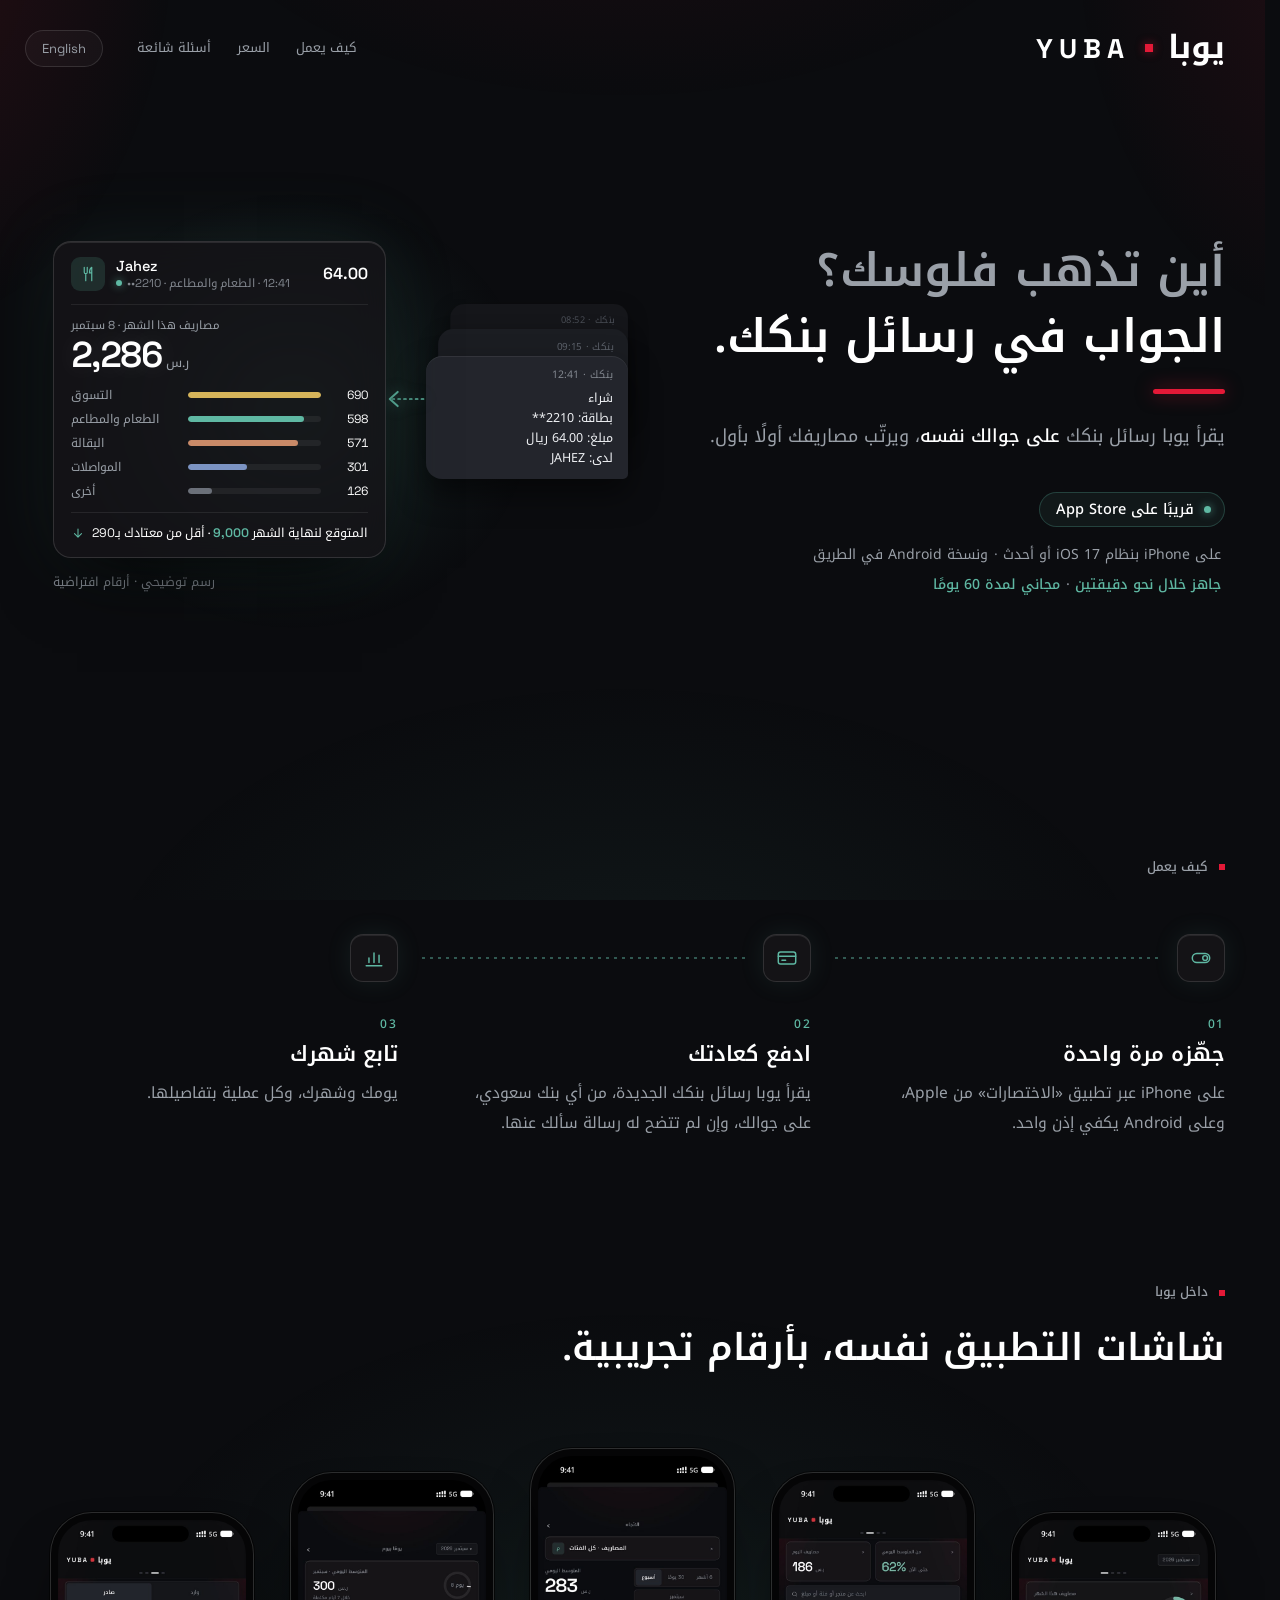
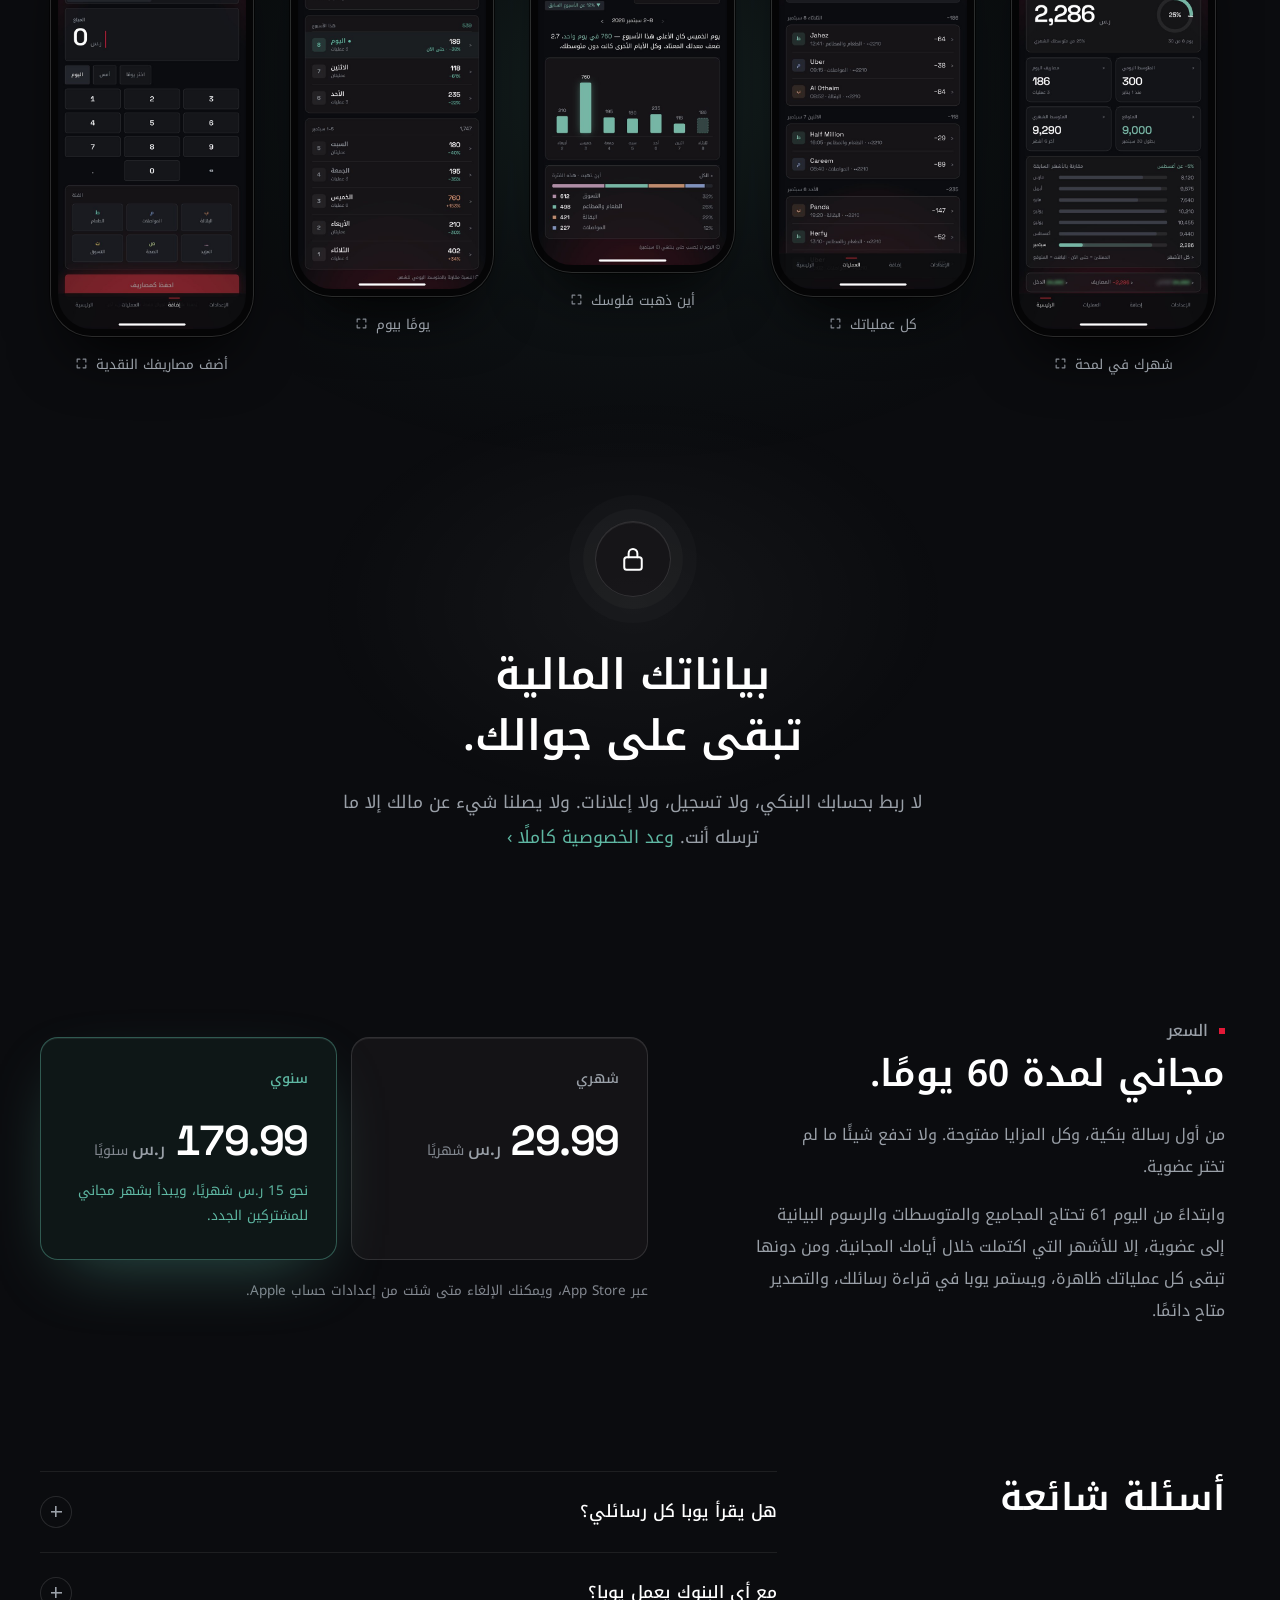
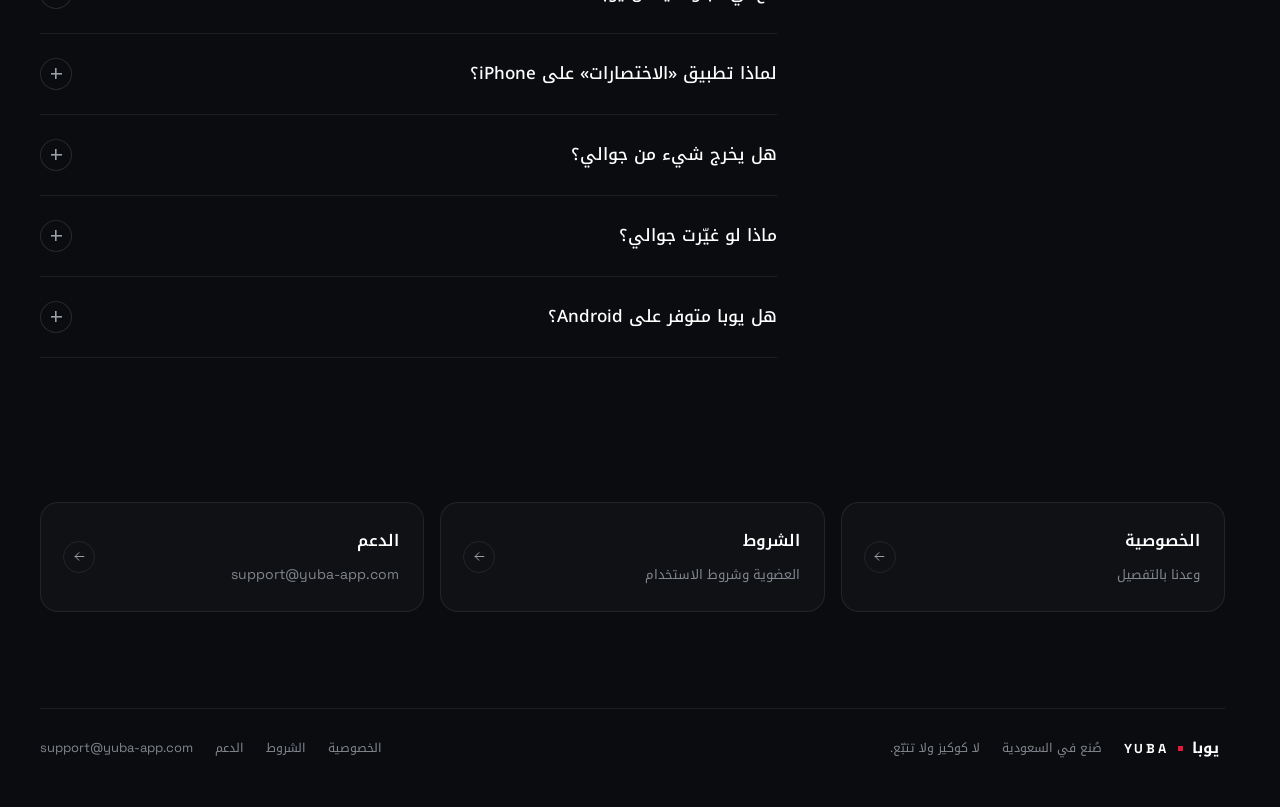
==== ar/index.html @ 55273c05 "Arabic gets its own addresses: /ar/, /ar/privacy/, /ar/terms/, /ar/support/ (Amr, 12 Oct 2026) - scr" ====
<!doctype html>
<html lang="ar" data-lang="ar" data-en-path="/" data-ar-path="/ar/" data-title-ar="يوبا · Yuba — أين تذهب فلوسك؟ الجواب في رسائل بنكك" data-title-en="Yuba · يوبا — your bank texts, added up">
<head>
<meta charset="utf-8">
<meta name="viewport" content="width=device-width,initial-scale=1">
<meta name="color-scheme" content="dark">
<title>يوبا · Yuba — أين تذهب فلوسك؟ الجواب في رسائل بنكك</title>
<script>
/* Language before the first paint (an Arabic visitor never sees English first), the Latin half of
   the Arabic face fetched early, html.js for the enhanced layout, html.scrolled for the header. The rest is /site.js.
   Every page has two addresses, data-en-path ("/privacy/") and data-ar-path ("/ar/privacy/"); both files hold both
   languages, so the address simply follows the language shown — no reload. An /ar/ address always opens in Arabic. */
(function (d) {
  var en = d.getAttribute('data-en-path'), ar = d.getAttribute('data-ar-path');
  var onAr = /^\/ar(\/|$)/.test(location.pathname);
  var s = null, q = null;
  try { s = localStorage.getItem('yuba-lang'); } catch (e) {}
  try { q = new URLSearchParams(location.search).get('lang'); } catch (e) {}
  if (q !== 'ar' && q !== 'en') q = null;
  if (q) s = q;
  else if (onAr) s = 'ar';
  else if (s !== 'ar' && s !== 'en') {
    // no choice saved yet: a phone set to Arabic opens the Arabic page
    try { if (/^ar(-|$)/i.test((navigator.languages && navigator.languages[0]) || navigator.language || '')) s = 'ar'; } catch (e) {}
  }
  if (q || onAr) { try { localStorage.setItem('yuba-lang', s); } catch (e) {} }
  var want = s === 'ar' ? ar : en;
  if (want && want !== location.pathname) { try { history.replaceState(null, '', want + location.hash); } catch (e) {} }
  else if (q) { try { history.replaceState(null, '', location.pathname + location.hash); } catch (e) {} }
  d.className = 'js';
  if (s === 'ar') {
    d.setAttribute('data-lang', 'ar'); d.lang = 'ar';
    var l = document.createElement('link');
    l.rel = 'preload'; l.as = 'font'; l.type = 'font/woff2'; l.crossOrigin = 'anonymous';
    l.href = '/fonts/noto-kufi-arabic-latin.woff2';
    document.head.appendChild(l);
  } else { d.removeAttribute('data-lang'); d.lang = 'en'; }
  var on = false, f = function () { var y = (window.scrollY || 0) > 8; if (y !== on) { on = y; d.classList.toggle('scrolled', y); } };
  f(); addEventListener('scroll', f, { passive: true });
})(document.documentElement);
</script>
<meta name="description" content="يقرأ يوبا رسائل بنكك على جوالك نفسه، ويُريك أين تذهب فلوسك. بياناتك المالية تبقى على جوالك.">
<link rel="canonical" href="https://yuba-app.com/ar/">
<link rel="alternate" hreflang="en" href="https://yuba-app.com/">
<link rel="alternate" hreflang="ar" href="https://yuba-app.com/ar/">
<link rel="alternate" hreflang="x-default" href="https://yuba-app.com/">
<meta property="og:type" content="website">
<meta property="og:locale" content="ar_SA">
<meta property="og:locale:alternate" content="en_US">
<meta property="og:site_name" content="Yuba · يوبا">
<meta property="og:url" content="https://yuba-app.com/ar/">
<meta property="og:title" content="يوبا · Yuba — أين تذهب فلوسك؟ الجواب في رسائل بنكك">
<meta property="og:description" content="يقرأ يوبا رسائل بنكك على جوالك نفسه، ويُريك أين تذهب فلوسك. بياناتك المالية تبقى على جوالك.">
<meta property="og:image" content="https://yuba-app.com/og/yuba-og.jpg">
<meta property="og:image:width" content="1200">
<meta property="og:image:height" content="630">
<meta property="og:image:alt" content="Yuba — your bank texts you all month, Yuba adds it up. أين تذهب فلوسك؟ الجواب في رسائل بنكك.">
<meta name="twitter:card" content="summary_large_image">
<link rel="icon" type="image/png" sizes="32x32" href="/icons/favicon-32.png">
<link rel="icon" type="image/png" sizes="192x192" href="/icons/icon-192.png">
<link rel="apple-touch-icon" href="/icons/apple-touch-icon.png">
<meta name="theme-color" content="#0b0c0f">
<link rel="preload" href="/fonts/space-grotesk-latin.woff2" as="font" type="font/woff2" crossorigin>
<link rel="stylesheet" href="/site.css">
<script src="/site.js" async></script>
<noscript><style>body [lang="ar"]{display:revert !important}.langbtn{display:none}</style></noscript>
<script type="application/ld+json">{"@context":"https://schema.org","@type":"WebSite","name":"Yuba","alternateName":"يوبا","url":"https://yuba-app.com/","inLanguage":["en","ar"]}</script>
</head>
<body class="p-home">
<a class="skip" href="#main"><span lang="en">Skip to content</span><span lang="ar">انتقل إلى المحتوى</span></a>
<header class="site">
  <div class="head-in">
    <a class="lockup" href="/ar/" aria-label="Yuba · يوبا, home" data-aria-en="Yuba · يوبا, home" data-aria-ar="يوبا · Yuba، الصفحة الرئيسية">
      <span class="latin">YUBA</span><span class="dot"></span><span class="arabic">يوبا</span>
    </a>
    <nav class="jump" aria-label="Sections" data-aria-en="Sections" data-aria-ar="أقسام الصفحة">
      <a href="#how"><span lang="en">How it works</span><span lang="ar">كيف يعمل</span></a>
      <a href="#price"><span lang="en">Price</span><span lang="ar">السعر</span></a>
      <a href="#faq"><span lang="en">Questions</span><span lang="ar">أسئلة شائعة</span></a>
    </nav>
    <button class="langbtn" type="button">
      <span lang="ar">العربية</span><span lang="en">English</span>
    </button>
    <button class="menubtn" type="button" aria-expanded="false" aria-controls="menu" aria-label="Menu" data-aria-en="Menu" data-aria-ar="القائمة"><i></i><i></i></button>
  </div>
  <div class="menu" id="menu">
    <nav class="menu-in" aria-label="Menu" data-aria-en="Menu" data-aria-ar="القائمة">
      <a href="#how"><span lang="en">How it works</span><span lang="ar">كيف يعمل</span></a>
      <a href="#price"><span lang="en">Price</span><span lang="ar">السعر</span></a>
      <a href="#faq"><span lang="en">Questions</span><span lang="ar">أسئلة شائعة</span></a>
      <span class="menu-pages">
        <a href="/ar/privacy/"><span lang="en">Privacy</span><span lang="ar">الخصوصية</span></a>
        <a href="/ar/terms/"><span lang="en">Terms</span><span lang="ar">الشروط</span></a>
        <a href="/ar/support/"><span lang="en">Support</span><span lang="ar">الدعم</span></a>
      </span>
    </nav>
  </div>
</header>
<div class="page wide">

  <main id="main">
    <!-- ══════════════════════════ English ══════════════════════════ -->
    <section class="home" lang="en">
      <div class="hero-grid">
      <div class="hero-text">
      <h1><span class="l">Your bank texts you all month.</span> <span class="l">Yuba adds it up.</span></h1>
      <i class="tick"></i>
      <p class="lede">Yuba reads the texts your bank already sends, <strong>right on your iPhone</strong>, and shows you where your money went.</p>
      <div class="get">
        <span class="soon"><i></i>Coming soon to the App Store</span>
        <div class="get-note">
          <ul class="specs"><li>iPhone, iOS 17 or later</li><li>Android to follow</li></ul>
          <ul class="specs perks"><li>Ready in around 2 minutes</li><li>Free for 60 days</li></ul>
        </div>
      </div>
      </div>
      <div class="hero-art">
      <figure class="stage" role="img" aria-label="Three bank texts become a line in your month and a monthly total by category">
        <div class="texts" aria-hidden="true">
          <p class="bubble b3"><span class="from">Your bank · 08:52</span>Purchase
Card: **2210
Amount: SAR 84.00
At: AL OTHAIM</p>
          <p class="bubble b2"><span class="from">Your bank · 09:15</span>Purchase
Card: **2210
Amount: SAR 38.00
At: UBER</p>
          <p class="bubble b1"><span class="from">Your bank · 12:41</span>Purchase
Card: **2210
Amount: SAR 64.00
At: JAHEZ</p>
        </div>
        <div class="flow" aria-hidden="true"><svg viewBox="0 0 48 32" fill="none"><path d="M3 16h37" stroke="#5fb8a3" stroke-width="2" stroke-linecap="round" stroke-dasharray="2.5 4.5"/><path d="M34 7.5l9.5 8.5-9.5 8.5" stroke="#5fb8a3" stroke-width="2.4" stroke-linecap="round" stroke-linejoin="round"/></svg></div>
        <div class="month" aria-hidden="true">
          <div class="newrow">
            <div class="ico"><svg viewBox="0 0 24 24" fill="none" stroke="currentColor" stroke-width="1.6" stroke-linecap="round" stroke-linejoin="round"><path d="M7 3v6.5a2 2 0 0 0 2 2 2 2 0 0 0 2-2V3M9 11.5V21M17 21V3c-2 1.3-3 4-3 7.5h3"/></svg></div>
            <div class="who"><div class="name">Jahez</div><div class="meta"><i class="live"></i>••2210 · Food &amp; Dining · 12:41</div></div>
            <div class="amt">64.00</div>
          </div>
          <div class="k">Spent this month · 8 Sep</div>
          <div class="fig">2,286<small>SAR</small></div>
          <div class="cats">
            <div class="cat"><span class="n">Shopping</span><span class="bar"><i style="width:100%;background:#d6b45a"></i></span><span class="v">690</span></div>
            <div class="cat"><span class="n">Food &amp; Dining</span><span class="bar"><i style="width:87%;background:#5fb8a3"></i></span><span class="v">598</span></div>
            <div class="cat"><span class="n">Groceries</span><span class="bar"><i style="width:83%;background:#c98a68"></i></span><span class="v">571</span></div>
            <div class="cat"><span class="n">Transportation</span><span class="bar"><i style="width:44%;background:#7b93c2"></i></span><span class="v">301</span></div>
            <div class="cat"><span class="n">Other</span><span class="bar"><i style="width:18%;background:#6b7079"></i></span><span class="v">126</span></div>
          </div>
          <div class="pace"><svg viewBox="0 0 24 24" fill="none" stroke="currentColor" stroke-width="1.8" stroke-linecap="round" stroke-linejoin="round"><path d="M12 5v14M6 13l6 6 6-6"/></svg><span>On pace for <b>9,000</b> · 290 under your usual month</span></div>
        </div>
      </figure>
      <p class="stage-note">Illustration · sample figures</p>
      </div>
      </div>

      <div class="band how" id="how">
        <div class="band-head"><h2 class="kicker">How it works</h2></div>
        <ol class="steps">
          <li><span class="chip" aria-hidden="true"><svg viewBox="0 0 24 24" fill="none" stroke="currentColor" stroke-width="1.6" stroke-linecap="round" stroke-linejoin="round"><rect x="2.5" y="7" width="19" height="10" rx="5"/><circle cx="16.5" cy="12" r="2.6"/></svg></span><span class="num">01</span><h3>Set up once</h3><p>On iPhone, in Apple’s Shortcuts app. On Android, one permission.</p></li>
          <li><span class="chip" aria-hidden="true"><svg viewBox="0 0 24 24" fill="none" stroke="currentColor" stroke-width="1.6" stroke-linecap="round" stroke-linejoin="round"><rect x="2.5" y="5.5" width="19" height="13" rx="2.5"/><path d="M2.5 10h19M6.5 14.5h4"/></svg></span><span class="num">02</span><h3>Pay as usual</h3><p>Yuba reads your new bank texts, from any Saudi bank, on your phone, and asks you if one is unclear.</p></li>
          <li><span class="chip" aria-hidden="true"><svg viewBox="0 0 24 24" fill="none" stroke="currentColor" stroke-width="1.6" stroke-linecap="round" stroke-linejoin="round"><path d="M3.5 20.5h17M6.5 17v-5M12 17V6.5M17.5 17v-8"/></svg></span><span class="num">03</span><h3>See your month</h3><p>Today, this month, and every transaction behind it.</p></li>
        </ol>
      </div>

      <div class="band gallery">
        <div class="band-head">
          <p class="kicker">Inside Yuba</p>
          <h2 class="band-title">The app’s own screens, with sample numbers.</h2>
          <div class="shot-nav">
            <button type="button" class="prev" aria-label="Previous screens"><svg viewBox="0 0 24 24" fill="none" stroke="currentColor" stroke-width="1.6" stroke-linecap="round" stroke-linejoin="round" aria-hidden="true"><path d="M15 5l-7 7 7 7"/></svg></button>
            <button type="button" class="next" aria-label="Next screens"><svg viewBox="0 0 24 24" fill="none" stroke="currentColor" stroke-width="1.6" stroke-linecap="round" stroke-linejoin="round" aria-hidden="true"><path d="M9 5l7 7-7 7"/></svg></button>
          </div>
        </div>
        <div class="shots" role="group" aria-label="App screens">
          <a class="shot" href="/shots/en/1-home.jpg"><figure><img src="/shots/en/1-home.jpg" width="600" height="1304" loading="lazy" alt="Yuba's Home: spent this month, your pace and the months before" decoding="async"><figcaption>Your month at a glance</figcaption></figure></a>
          <a class="shot" href="/shots/en/2-activity.jpg"><figure><img src="/shots/en/2-activity.jpg" width="600" height="1304" loading="lazy" alt="Activity: every transaction by day" decoding="async"><figcaption>Every transaction</figcaption></figure></a>
          <a class="shot" href="/shots/en/3-trend.jpg"><figure><img src="/shots/en/3-trend.jpg" width="600" height="1304" loading="lazy" alt="Trend: the week's spending and where it went" decoding="async"><figcaption>Where it went</figcaption></figure></a>
          <a class="shot" href="/shots/en/4-day-by-day.jpg"><figure><img src="/shots/en/4-day-by-day.jpg" width="600" height="1304" loading="lazy" alt="Day by day: each day against your average" decoding="async"><figcaption>Day by day</figcaption></figure></a>
          <a class="shot" href="/shots/en/5-add.jpg"><figure><img src="/shots/en/5-add.jpg" width="600" height="1304" loading="lazy" alt="Add: cash spending by hand" decoding="async"><figcaption>Add cash spending</figcaption></figure></a>
        </div>
      </div>

      <div class="band promise" id="privacy">
        <span class="lock" aria-hidden="true"><svg viewBox="0 0 24 24" fill="none" stroke="currentColor" stroke-width="1.6" stroke-linecap="round" stroke-linejoin="round"><rect x="5" y="10.5" width="14" height="10" rx="2"/><path d="M8.5 10.5V7.5a3.5 3.5 0 0 1 7 0v3"/></svg></span>
        <div><h2>Your spending stays on your phone.</h2><p>No bank login. No account. No ads. Nothing about your money reaches us unless you send it. <a href="/ar/privacy/">The full privacy promise ›</a></p></div>
      </div>

      <div class="band" id="price">
        <div class="price-grid">
          <div class="free">
            <p class="kicker">Price</p>
            <h2 class="band-title">Free for 60 days.</h2>
            <p>From your first bank text, with everything open. You pay nothing unless you choose a membership.</p>
            <p>From day 61, totals, averages and charts need a membership, except for the months that ended inside your free days. Without one, every transaction stays visible, Yuba keeps reading your texts, and export always works.</p>
          </div>
          <div class="plans">
            <div class="plan"><span class="plan-name">Monthly</span><span class="plan-price"><span class="cur">SAR</span> 29.99<small> / month</small></span></div>
            <div class="plan best"><span class="plan-name">Yearly</span><span class="plan-price"><span class="cur">SAR</span> 179.99<small> / year</small></span><span class="plan-sub">About SAR 15 a month. New members start with a free month.</span></div>
            <p class="plan-note">Through the App Store. Cancel any time in your Apple Account settings.</p>
          </div>
        </div>
      </div>

      <div class="band qa" id="faq">
        <h2 class="band-title">Questions</h2>
        <div class="faq">
          <details id="q-messages"><summary>Does Yuba read all my messages?</summary><p>No. On iPhone, Shortcuts hands Yuba only texts that contain SAR, SR or ريال. Yuba never sees the rest, and what it does get, it reads on your phone.</p></details>
          <details id="q-banks"><summary>Which banks does it work with?</summary><p>All Saudi banks. Yuba is made for the transaction texts Saudi banks send, in Arabic and English, and it keeps learning new wordings from the people who use it. When a text says money moved in a wording Yuba hasn’t learned yet, it asks you instead of guessing. Teach Yuba, in Settings, writes you an email with that wording, every digit a 9 and people’s names cut to initials, for you to send us.</p></details>
          <details id="q-shortcuts"><summary>Why the Shortcuts app on iPhone?</summary><p>Apple doesn’t let apps read your messages. Instead, Apple’s Shortcuts app, set up once, hands Yuba the bank texts that mention riyals as they arrive. It’s Apple’s own tool, and you stay in control: you can turn it off any time. It takes around 2 minutes.</p></details>
          <details id="q-online"><summary>Does anything leave my phone?</summary><p>Yuba sends nothing about your money. It has no server and no account. It goes online only to check for its own updates (a check that carries a random install number), and memberships run through Apple. Like every app, Yuba is included in your phone’s own backup, under your Apple Account. <a href="/ar/privacy/">Every detail is on the privacy page.</a></p></details>
          <details id="q-phones"><summary>What if I change phones?</summary><p>Your history lives on your phone and in your phone’s own backup, so a new iPhone restored from that backup should bring it along. You can also export every transaction as a spreadsheet at any time.</p></details>
          <details id="q-android"><summary>Is Yuba on Android?</summary><p>Coming soon. On Android there is no Shortcuts step: one permission does it.</p></details>
        </div>
      </div>
    </section>

    <!-- ══════════════════════════ Arabic ══════════════════════════ -->
    <section class="home" lang="ar" dir="rtl">
      <div class="hero-grid">
      <div class="hero-text">
      <h1><span class="l">أين تذهب فلوسك؟</span> <span class="l">الجواب في رسائل بنكك.</span></h1>
      <i class="tick"></i>
      <p class="lede">يقرأ يوبا رسائل بنكك <strong>على جوالك نفسه</strong>، ويرتّب مصاريفك أولًا بأول.</p>
      <div class="get">
        <span class="soon"><i></i>قريبًا على App Store</span>
        <div class="get-note">
          <ul class="specs"><li>على iPhone بنظام iOS 17 أو أحدث</li><li>ونسخة Android في الطريق</li></ul>
          <ul class="specs perks"><li>جاهز خلال نحو دقيقتين</li><li>مجاني لمدة 60 يومًا</li></ul>
        </div>
      </div>
      </div>
      <div class="hero-art">
      <figure class="stage" role="img" aria-label="ثلاث رسائل من البنك تصبح عملية في شهرك ومجموعًا لمصاريف الشهر حسب الفئة">
        <div class="texts" aria-hidden="true">
          <p class="bubble b3"><span class="from">بنكك · <bdi dir="ltr">08:52</bdi></span>شراء
بطاقة: <bdi dir="ltr">**2210</bdi>
مبلغ: 84.00 ريال
لدى: AL OTHAIM</p>
          <p class="bubble b2"><span class="from">بنكك · <bdi dir="ltr">09:15</bdi></span>شراء
بطاقة: <bdi dir="ltr">**2210</bdi>
مبلغ: 38.00 ريال
لدى: UBER</p>
          <p class="bubble b1"><span class="from">بنكك · <bdi dir="ltr">12:41</bdi></span>شراء
بطاقة: <bdi dir="ltr">**2210</bdi>
مبلغ: 64.00 ريال
لدى: JAHEZ</p>
        </div>
        <div class="flow" aria-hidden="true"><svg viewBox="0 0 48 32" fill="none"><path d="M3 16h37" stroke="#5fb8a3" stroke-width="2" stroke-linecap="round" stroke-dasharray="2.5 4.5"/><path d="M34 7.5l9.5 8.5-9.5 8.5" stroke="#5fb8a3" stroke-width="2.4" stroke-linecap="round" stroke-linejoin="round"/></svg></div>
        <div class="month" aria-hidden="true">
          <div class="newrow">
            <div class="ico"><svg viewBox="0 0 24 24" fill="none" stroke="currentColor" stroke-width="1.6" stroke-linecap="round" stroke-linejoin="round"><path d="M7 3v6.5a2 2 0 0 0 2 2 2 2 0 0 0 2-2V3M9 11.5V21M17 21V3c-2 1.3-3 4-3 7.5h3"/></svg></div>
            <div class="who"><div class="name">Jahez</div><div class="meta" dir="ltr"><i class="live"></i>••2210 · <bdi dir="rtl">الطعام والمطاعم</bdi> · 12:41</div></div>
            <div class="amt">64.00</div>
          </div>
          <div class="k" dir="rtl" style="text-align:left">مصاريف هذا الشهر · 8 سبتمبر</div>
          <div class="fig">2,286<small>ر.س</small></div>
          <div class="cats">
            <div class="cat"><span class="n">التسوق</span><span class="bar"><i style="width:100%;background:#d6b45a"></i></span><span class="v">690</span></div>
            <div class="cat"><span class="n">الطعام والمطاعم</span><span class="bar"><i style="width:87%;background:#5fb8a3"></i></span><span class="v">598</span></div>
            <div class="cat"><span class="n">البقالة</span><span class="bar"><i style="width:83%;background:#c98a68"></i></span><span class="v">571</span></div>
            <div class="cat"><span class="n">المواصلات</span><span class="bar"><i style="width:44%;background:#7b93c2"></i></span><span class="v">301</span></div>
            <div class="cat"><span class="n">أخرى</span><span class="bar"><i style="width:18%;background:#6b7079"></i></span><span class="v">126</span></div>
          </div>
          <div class="pace"><svg viewBox="0 0 24 24" fill="none" stroke="currentColor" stroke-width="1.8" stroke-linecap="round" stroke-linejoin="round"><path d="M12 5v14M6 13l6 6 6-6"/></svg><span dir="rtl">المتوقع لنهاية الشهر <b>9,000</b> · أقل من معتادك بـ290</span></div>
        </div>
      </figure>
      <p class="stage-note">رسم توضيحي · أرقام افتراضية</p>
      </div>
      </div>

      <div class="band how" id="how-ar">
        <div class="band-head"><h2 class="kicker">كيف يعمل</h2></div>
        <ol class="steps">
          <li><span class="chip" aria-hidden="true"><svg viewBox="0 0 24 24" fill="none" stroke="currentColor" stroke-width="1.6" stroke-linecap="round" stroke-linejoin="round"><rect x="2.5" y="7" width="19" height="10" rx="5"/><circle cx="16.5" cy="12" r="2.6"/></svg></span><span class="num">01</span><h3>جهّزه مرة واحدة</h3><p>على iPhone عبر تطبيق «الاختصارات» من Apple، وعلى Android يكفي إذن واحد.</p></li>
          <li><span class="chip" aria-hidden="true"><svg viewBox="0 0 24 24" fill="none" stroke="currentColor" stroke-width="1.6" stroke-linecap="round" stroke-linejoin="round"><rect x="2.5" y="5.5" width="19" height="13" rx="2.5"/><path d="M2.5 10h19M6.5 14.5h4"/></svg></span><span class="num">02</span><h3>ادفع كعادتك</h3><p>يقرأ يوبا رسائل بنكك الجديدة، من أي بنك سعودي، على جوالك، وإن لم تتضح له رسالة سألك عنها.</p></li>
          <li><span class="chip" aria-hidden="true"><svg viewBox="0 0 24 24" fill="none" stroke="currentColor" stroke-width="1.6" stroke-linecap="round" stroke-linejoin="round"><path d="M3.5 20.5h17M6.5 17v-5M12 17V6.5M17.5 17v-8"/></svg></span><span class="num">03</span><h3>تابع شهرك</h3><p>يومك وشهرك، وكل عملية بتفاصيلها.</p></li>
        </ol>
      </div>

      <div class="band gallery">
        <div class="band-head">
          <p class="kicker">داخل يوبا</p>
          <h2 class="band-title">شاشات التطبيق نفسه، بأرقام تجريبية.</h2>
          <div class="shot-nav">
            <button type="button" class="prev" aria-label="الشاشات السابقة"><svg viewBox="0 0 24 24" fill="none" stroke="currentColor" stroke-width="1.6" stroke-linecap="round" stroke-linejoin="round" aria-hidden="true"><path d="M15 5l-7 7 7 7"/></svg></button>
            <button type="button" class="next" aria-label="الشاشات التالية"><svg viewBox="0 0 24 24" fill="none" stroke="currentColor" stroke-width="1.6" stroke-linecap="round" stroke-linejoin="round" aria-hidden="true"><path d="M9 5l7 7-7 7"/></svg></button>
          </div>
        </div>
        <div class="shots" role="group" aria-label="شاشات التطبيق">
          <a class="shot" href="/shots/ar/1-home.jpg"><figure><img src="/shots/ar/1-home.jpg" width="600" height="1304" loading="lazy" alt="الرئيسية في يوبا: مصاريف هذا الشهر ووتيرتك والأشهر السابقة" decoding="async"><figcaption>شهرك في لمحة</figcaption></figure></a>
          <a class="shot" href="/shots/ar/2-activity.jpg"><figure><img src="/shots/ar/2-activity.jpg" width="600" height="1304" loading="lazy" alt="العمليات: كل عملية حسب اليوم" decoding="async"><figcaption>كل عملياتك</figcaption></figure></a>
          <a class="shot" href="/shots/ar/3-trend.jpg"><figure><img src="/shots/ar/3-trend.jpg" width="600" height="1304" loading="lazy" alt="الاتجاه: مصاريف الأسبوع وأين ذهبت" decoding="async"><figcaption>أين ذهبت فلوسك</figcaption></figure></a>
          <a class="shot" href="/shots/ar/4-day-by-day.jpg"><figure><img src="/shots/ar/4-day-by-day.jpg" width="600" height="1304" loading="lazy" alt="يومًا بيوم: كل يوم مقارنة بمتوسطك" decoding="async"><figcaption>يومًا بيوم</figcaption></figure></a>
          <a class="shot" href="/shots/ar/5-add.jpg"><figure><img src="/shots/ar/5-add.jpg" width="600" height="1304" loading="lazy" alt="إضافة: مصاريفك النقدية تسجّلها بنفسك" decoding="async"><figcaption>أضف مصاريفك النقدية</figcaption></figure></a>
        </div>
      </div>

      <div class="band promise" id="privacy-ar">
        <span class="lock" aria-hidden="true"><svg viewBox="0 0 24 24" fill="none" stroke="currentColor" stroke-width="1.6" stroke-linecap="round" stroke-linejoin="round"><rect x="5" y="10.5" width="14" height="10" rx="2"/><path d="M8.5 10.5V7.5a3.5 3.5 0 0 1 7 0v3"/></svg></span>
        <div><h2>بياناتك المالية تبقى على جوالك.</h2><p>لا ربط بحسابك البنكي، ولا تسجيل، ولا إعلانات. ولا يصلنا شيء عن مالك إلا ما ترسله أنت. <a href="/ar/privacy/">وعد الخصوصية كاملًا ›</a></p></div>
      </div>

      <div class="band" id="price-ar">
        <div class="price-grid">
          <div class="free">
            <p class="kicker">السعر</p>
            <h2 class="band-title">مجاني لمدة 60 يومًا.</h2>
            <p>من أول رسالة بنكية، وكل المزايا مفتوحة. ولا تدفع شيئًا ما لم تختر عضوية.</p>
            <p>وابتداءً من اليوم 61 تحتاج المجاميع والمتوسطات والرسوم البيانية إلى عضوية، إلا للأشهر التي اكتملت خلال أيامك المجانية. ومن دونها تبقى كل عملياتك ظاهرة، ويستمر يوبا في قراءة رسائلك، والتصدير متاح دائمًا.</p>
          </div>
          <div class="plans">
            <div class="plan"><span class="plan-name">شهري</span><span class="plan-price">29.99 <span class="cur">ر.س</span><small> شهريًا</small></span></div>
            <div class="plan best"><span class="plan-name">سنوي</span><span class="plan-price">179.99 <span class="cur">ر.س</span><small> سنويًا</small></span><span class="plan-sub">نحو 15 ر.س شهريًا، ويبدأ بشهر مجاني للمشتركين الجدد.</span></div>
            <p class="plan-note">عبر App Store، ويمكنك الإلغاء متى شئت من إعدادات حساب Apple.</p>
          </div>
        </div>
      </div>

      <div class="band qa" id="faq-ar">
        <h2 class="band-title">أسئلة شائعة</h2>
        <div class="faq">
          <details id="q-messages-ar"><summary>هل يقرأ يوبا كل رسائلي؟</summary><p>لا. على iPhone لا تمرّر «الاختصارات» إلى يوبا إلا الرسائل التي فيها SAR أو SR أو «ريال». بقية رسائلك لا يراها يوبا، وما يصله يقرؤه على جوالك نفسه.</p></details>
          <details id="q-banks-ar"><summary>مع أي البنوك يعمل يوبا؟</summary><p>مع كل البنوك السعودية. يوبا مصمَّم لرسائل العمليات التي ترسلها البنوك السعودية، بالعربية والإنجليزية، ويتعلّم الصياغات الجديدة باستمرار من مستخدميه. وإذا قالت رسالة إن مالًا تحرّك بصياغة لم يتعلّمها بعد، يسألك بدل أن يخمّن. و«علِّم يوبا» في الإعدادات يكتب لك رسالة بريد بتلك الصياغة، بعد أن يصير كل رقم فيها 9 وتُختصر أسماء الأشخاص إلى أحرفها الأولى، لترسلها إلينا بنفسك.</p></details>
          <details id="q-shortcuts-ar"><summary>لماذا تطبيق «الاختصارات» على iPhone؟</summary><p>لأن Apple لا تسمح للتطبيقات بقراءة رسائلك. تُعدّ «الاختصارات» مرة واحدة، فتسلّم يوبا رسائل البنك التي تذكر الريال حين تصل. هي أداة من Apple نفسها، والأمر بيدك: توقفها متى شئت. والإعداد يستغرق نحو دقيقتين.</p></details>
          <details id="q-online-ar"><summary>هل يخرج شيء من جوالي؟</summary><p>يوبا لا يرسل شيئًا عن مالك، فلا خادم له ولا حساب. ولا يتصل بالإنترنت إلا ليتحقق من تحديثاته، ويحمل هذا التحقق رقم تثبيت عشوائيًا، أما العضوية فتمرّ عبر Apple. وككل تطبيق، يُحفظ يوبا ضمن النسخة الاحتياطية لجوالك تحت حساب Apple الخاص بك. <a href="/ar/privacy/">التفاصيل كلها في صفحة الخصوصية.</a></p></details>
          <details id="q-phones-ar"><summary>ماذا لو غيّرت جوالي؟</summary><p>سجلّك محفوظ على جوالك وفي نسخته الاحتياطية، فإذا استعدت جوالك الجديد من تلك النسخة فمن المفترض أن يعود معه. ويمكنك أيضًا في أي وقت تصدير كل عملياتك إلى جدول بيانات.</p></details>
          <details id="q-android-ar"><summary>هل يوبا متوفر على Android؟</summary><p>قريبًا. وعلى Android لا حاجة إلى تطبيق «الاختصارات»: يكفي إذن واحد.</p></details>
        </div>
      </div>
    </section>

    <nav class="doors">
      <a class="door" href="/ar/privacy/">
        <span class="t"><span lang="en">Privacy</span><span lang="ar">الخصوصية</span></span>
        <span class="sub"><span lang="en">The promise, precisely</span><span lang="ar">وعدنا بالتفصيل</span></span>
        <span class="mark" aria-hidden="true"><svg viewBox="0 0 24 24" fill="none" stroke="currentColor" stroke-width="1.6" stroke-linecap="round" stroke-linejoin="round"><path d="M5 12h14M13 6l6 6-6 6"/></svg></span>
      </a>
      <a class="door" href="/ar/terms/">
        <span class="t"><span lang="en">Terms</span><span lang="ar">الشروط</span></span>
        <span class="sub"><span lang="en">Membership and the rules</span><span lang="ar">العضوية وشروط الاستخدام</span></span>
        <span class="mark" aria-hidden="true"><svg viewBox="0 0 24 24" fill="none" stroke="currentColor" stroke-width="1.6" stroke-linecap="round" stroke-linejoin="round"><path d="M5 12h14M13 6l6 6-6 6"/></svg></span>
      </a>
      <a class="door" href="/ar/support/">
        <span class="t"><span lang="en">Support</span><span lang="ar">الدعم</span></span>
        <span class="sub">support@yuba-app.com</span>
        <span class="mark" aria-hidden="true"><svg viewBox="0 0 24 24" fill="none" stroke="currentColor" stroke-width="1.6" stroke-linecap="round" stroke-linejoin="round"><path d="M5 12h14M13 6l6 6-6 6"/></svg></span>
      </a>
    </nav>
  </main>

  <footer class="site">
    <a class="lockup small" href="/ar/"><span class="latin">YUBA</span><span class="dot"></span><span class="arabic">يوبا</span></a>
    <span><span lang="en">Built in Saudi Arabia</span><span lang="ar">صُنع في السعودية</span></span>
    <span class="quiet"><span lang="en">No cookies, no trackers.</span><span lang="ar">لا كوكيز ولا تتبّع.</span></span>
    <span class="spacer"></span>
    <a href="/ar/privacy/"><span lang="en">Privacy</span><span lang="ar">الخصوصية</span></a>
    <a href="/ar/terms/"><span lang="en">Terms</span><span lang="ar">الشروط</span></a>
    <a href="/ar/support/"><span lang="en">Support</span><span lang="ar">الدعم</span></a>
    <a href="mailto:support@yuba-app.com">support@yuba-app.com</a>
  </footer>

</div>
</body>
</html>
---- site.css ----
/* yuba-app.com — the app's own skin, translated to the web.
   Tokens from the app (src/theme/tokens.ts): page #0b0c0f · surfaces #141519/#191b20/#23252c
   · glass rgba(26,24,27,.68) with a .12 white border · ink #fff/#9aa0a8 (ink3 lifted to #82878f
   for WCAG AA on the web) · red #e31937 = brand accent only (logo dot, tick, kicker square,
   active marks) · teal #5fb8a3 = money data and live states.
   Latin: Space Grotesk. Arabic: Noto Kufi Arabic (all-Kufi, the founder's law).
   Visual pass, 12 Oct 2026: Obsidian ground + the app's fixed neon field, one type scale,
   device-framed screens, section rhythm, quiet motion that never hides content.
   Interaction pass, 12 Oct 2026: a fixed header that condenses on scroll (menu on a phone,
   contents on the policies), one focus ring, finger-sized targets, the screens open larger.
   Content pass, 12 Oct 2026: the hero names the two reasons to try it (2 minutes, 60 free days),
   the 404 speaks both languages, nothing breaks between 980 and 1240 or without JavaScript.
   Behaviour lives in /site.js; the language is chosen in each page's <head> before first paint. */

/* Fonts live on this site (12 Oct 2026): no request leaves for Google, so the footer can say no trackers. */
@font-face { font-family: 'Noto Kufi Arabic'; font-style: normal; font-weight: 300 700; font-display: swap; src: url(/fonts/noto-kufi-arabic-arabic.woff2) format('woff2'); unicode-range: U+0600-06FF, U+0750-077F, U+0870-0891, U+0897-08E1, U+08E3-08FF, U+200C-200E, U+2010-2011, U+204F, U+2E41, U+FB50-FDFF, U+FE70-FE74, U+FE76-FEFC, U+102E0-102FB, U+10E60-10E7E, U+10EC2-10EC7, U+10EC9-10EEE, U+10EF0-10EFF, U+1EE00-1EE03, U+1EE05-1EE1F, U+1EE21-1EE22, U+1EE24, U+1EE27, U+1EE29-1EE32, U+1EE34-1EE37, U+1EE39, U+1EE3B, U+1EE42, U+1EE47, U+1EE49, U+1EE4B, U+1EE4D-1EE4F, U+1EE51-1EE52, U+1EE54, U+1EE57, U+1EE59, U+1EE5B, U+1EE5D, U+1EE5F, U+1EE61-1EE62, U+1EE64, U+1EE67-1EE6A, U+1EE6C-1EE72, U+1EE74-1EE77, U+1EE79-1EE7C, U+1EE7E, U+1EE80-1EE89, U+1EE8B-1EE9B, U+1EEA1-1EEA3, U+1EEA5-1EEA9, U+1EEAB-1EEBB, U+1EEF0-1EEF1; }
@font-face { font-family: 'Noto Kufi Arabic'; font-style: normal; font-weight: 300 700; font-display: swap; src: url(/fonts/noto-kufi-arabic-latin-ext.woff2) format('woff2'); unicode-range: U+0100-02BA, U+02BD-02C5, U+02C7-02CC, U+02CE-02D7, U+02DD-02FF, U+0304, U+0308, U+0329, U+1D00-1DBF, U+1E00-1E9F, U+1EF2-1EFF, U+2020, U+20A0-20AB, U+20AD-20C4, U+2113, U+2C60-2C7F, U+A720-A7FF; }
@font-face { font-family: 'Noto Kufi Arabic'; font-style: normal; font-weight: 300 700; font-display: swap; src: url(/fonts/noto-kufi-arabic-latin.woff2) format('woff2'); unicode-range: U+0000-00FF, U+0131, U+0152-0153, U+02BB-02BC, U+02C6, U+02DA, U+02DC, U+0304, U+0308, U+0329, U+2000-206F, U+20AC, U+2122, U+2191, U+2193, U+2212, U+2215, U+FEFF, U+FFFD; }
@font-face { font-family: 'Space Grotesk'; font-style: normal; font-weight: 300 700; font-display: swap; src: url(/fonts/space-grotesk-latin-ext.woff2) format('woff2'); unicode-range: U+0100-02BA, U+02BD-02C5, U+02C7-02CC, U+02CE-02D7, U+02DD-02FF, U+0304, U+0308, U+0329, U+1D00-1DBF, U+1E00-1E9F, U+1EF2-1EFF, U+2020, U+20A0-20AB, U+20AD-20C4, U+2113, U+2C60-2C7F, U+A720-A7FF; }
@font-face { font-family: 'Space Grotesk'; font-style: normal; font-weight: 300 700; font-display: swap; src: url(/fonts/space-grotesk-latin.woff2) format('woff2'); unicode-range: U+0000-00FF, U+0131, U+0152-0153, U+02BB-02BC, U+02C6, U+02DA, U+02DC, U+0304, U+0308, U+0329, U+2000-206F, U+20AC, U+2122, U+2191, U+2193, U+2212, U+2215, U+FEFF, U+FFFD; }

:root {
  --page: #0b0c0f;
  --surface: #141519;
  --surface2: #191b20;
  --surface3: #23252c;
  --glass: rgba(26, 24, 27, 0.68);
  --border: rgba(255, 255, 255, 0.12);
  --hairline: rgba(255, 255, 255, 0.08);
  --hairline-soft: rgba(255, 255, 255, 0.05);
  --ink: #ffffff;
  --ink2: #9aa0a8;
  /* The app's ink3 fails WCAG AA for small text on the web; lifted to the nearest passing grey. */
  --ink3: #82878f;
  --red: #e31937;
  --teal: #5fb8a3;
  --latin: "Space Grotesk", "Segoe UI", system-ui, sans-serif;
  --kufi: "Noto Kufi Arabic", "Space Grotesk", system-ui, sans-serif;
  --gutter: 20px;
  --section: 88px;
  --ease: cubic-bezier(0.2, 0.7, 0.2, 1);
  /* header height at the top of the page, and once you scroll (condensed) */
  --head: 70px;
  --head-c: 58px;
}
@media (min-width: 561px) { :root { --gutter: 32px; --section: 112px; --head: 80px; --head-c: 62px; } }
@media (min-width: 980px) { :root { --gutter: 40px; --section: 144px; --head: 96px; --head-c: 70px; } }

* { margin: 0; padding: 0; box-sizing: border-box; }

html { background: var(--page); color-scheme: dark; scroll-behavior: smooth; scrollbar-gutter: stable; }
@media (prefers-reduced-motion: reduce) { html { scroll-behavior: auto; } }
/* the header is fixed once the script runs: jumps and keyboard focus stop below it */
html.js { scroll-padding-top: calc(var(--head-c) + 18px); }
html.lb-open { overflow: hidden; }

body {
  background: transparent; /* the page colour lives on <html> so the field below can sit between them */
  color: var(--ink2);
  font-family: var(--latin);
  font-size: 16px;
  line-height: 1.7;
  min-height: 100vh;
  -webkit-font-smoothing: antialiased;
  text-rendering: optimizeLegibility;
}

/* The fixed neon field — the app's own (NeonField, "home" geometry): two tall red washes in
   the top corners, a quiet veil over the masthead, a teal anchor at the bottom. Fixed, so it
   stays put behind the page as it scrolls, exactly as it does behind every screen in Yuba. */
body::before {
  content: ""; position: fixed; inset: 0; z-index: -1; pointer-events: none;
  background:
    radial-gradient(30vw 64vh at -6% -8%, rgba(227, 25, 55, 0.13), transparent 70%),
    radial-gradient(30vw 64vh at 106% -8%, rgba(227, 25, 55, 0.10), transparent 70%),
    radial-gradient(52vw 42vh at 50% -18%, rgba(227, 25, 55, 0.07), transparent 70%),
    radial-gradient(60vw 52vh at 50% 112%, rgba(95, 184, 163, 0.075), transparent 70%);
}

/* ── language switch ─────────────────────────────────────────────
   Both languages live in the DOM; html[data-lang] decides which
   shows. No JS = English shows (the safe default). The toggle button
   is the one exception: it always names the OTHER language. */
/* body-scoped: the script also stamps <html lang="ar">, and an unscoped rule hid the
   whole page in Arabic (live from 1 Sep to 12 Oct 2026). */
body [lang="ar"] { display: none !important; }
html[data-lang="ar"] [lang="en"] { display: none !important; }
html[data-lang="ar"] section[lang="ar"],
html[data-lang="ar"] article[lang="ar"],
html[data-lang="ar"] div[lang="ar"] { display: block !important; }
html[data-lang="ar"] span[lang="ar"],
html[data-lang="ar"] a[lang="ar"] { display: inline !important; }
/* the larger view of a screen carries the page language (font, direction, screen readers) */
html[data-lang="ar"] dialog[lang="ar"][open] { display: grid !important; }
html[data-lang="ar"] body { direction: rtl; }

/* Without JavaScript the noscript rule shows both languages: keep each pair apart
   ("Privacy الخصوصية", not "Privacyالخصوصية"), and the 404's two messages too. */
html:not(.js) span[lang="en"]:has(+ span[lang="ar"]) { margin-right: 0.6em; }
html:not(.js) .lost div[lang="ar"] { margin-top: 44px; }

.langbtn [lang="en"] { display: none !important; }
html:not([data-lang="ar"]) .langbtn [lang="ar"] { display: inline !important; }
html[data-lang="ar"] .langbtn [lang="en"] { display: inline !important; }
html[data-lang="ar"] .langbtn [lang="ar"] { display: none !important; }

body [lang="ar"] {
  font-family: var(--kufi);
  direction: rtl;
  text-align: right;
  /* Kufi sits ~1pt below the Latin beside it (the founder's rule). */
  font-size: 0.94em;
  line-height: 2.05;
}

/* ── chrome ── */
.page { max-width: calc(1240px + 2 * var(--gutter)); margin: 0 auto; padding: 0 var(--gutter) 36px; }

/* The header stays within reach: fixed once the script runs (without it, it simply sits at the
   top), clear over the first screen, then a condensed glass bar as soon as you scroll. */
header.site { position: relative; z-index: 50; }
.head-in {
  display: flex; align-items: center; gap: 10px; height: var(--head);
  max-width: calc(1240px + 2 * var(--gutter)); margin: 0 auto; padding: 0 var(--gutter);
}
.js header.site { position: fixed; top: 0; left: 0; right: 0; }
.js .page { padding-top: var(--head); }
header.site::before {
  content: ""; position: absolute; inset: 0; z-index: -1; pointer-events: none;
  background: rgba(11, 12, 15, 0.88); border-bottom: 1px solid var(--hairline);
  -webkit-backdrop-filter: blur(18px) saturate(1.3); backdrop-filter: blur(18px) saturate(1.3);
  opacity: 0;
}
.scrolled header.site::before, .menu-open header.site::before { opacity: 1; }
.js.scrolled .head-in { height: var(--head-c); }
@media (prefers-reduced-motion: no-preference) {
  .js .head-in { transition: height 0.25s var(--ease); }
  header.site::before { transition: opacity 0.25s; }
}

.lockup { display: flex; align-items: center; gap: 12px; min-height: 44px; text-decoration: none; direction: ltr; }
/* the wordmark is always left-to-right, so its push-away margin is set by the page side, not its own */
.head-in .lockup { margin-right: auto; }
html[data-lang="ar"] .head-in .lockup { margin-right: 0; margin-left: auto; }
.lockup:hover { text-decoration: none; }
.lockup .latin {
  font-family: var(--latin); font-weight: 700; font-size: 19px;
  letter-spacing: 0.22em; color: var(--ink); line-height: 1;
}
.lockup .dot { width: 6px; height: 6px; background: var(--red); flex: none; box-shadow: 0 0 10px rgba(227, 25, 55, 0.55); }
.lockup .arabic {
  /* The wordmark exception: Kufi steps UP ~1.2× so the two marks read equal. */
  font-family: var(--kufi); font-weight: 700; font-size: 22px;
  color: var(--ink); line-height: 1;
}

/* the section links: in the bar from a tablet up, in the menu on a phone */
.jump { display: none; gap: 6px; margin-inline-end: 14px; }
@media (min-width: 680px) { .jump { display: flex; } }
.jump a {
  display: flex; align-items: center; min-height: 44px; padding: 0 10px; border-radius: 10px;
  color: var(--ink2); font-size: 14px; text-decoration: none; transition: color 0.2s;
}
.jump a:hover { color: var(--ink); text-decoration: none; }
html[data-lang="ar"] .jump a { font-family: var(--kufi); font-size: 14px; }

.langbtn {
  position: relative; flex: none;
  appearance: none; background: rgba(255, 255, 255, 0.03); border: 1px solid var(--border);
  border-radius: 999px; padding: 11px 16px; cursor: pointer;
  color: var(--ink2); font-size: 13px; line-height: 1;
  transition: color 0.2s, background-color 0.2s, border-color 0.2s;
}
/* a finger-sized target around the slim pill */
.langbtn::after { content: ""; position: absolute; inset: -5px -4px; }
.langbtn:hover { color: var(--ink); background: rgba(255, 255, 255, 0.07); border-color: rgba(255, 255, 255, 0.2); }
.langbtn:active, .menubtn:active { background: rgba(255, 255, 255, 0.1); }

/* the phone's menu button (home) and contents button (privacy, terms, support) */
.menubtn { display: none; }
.js .menubtn {
  display: grid; place-items: center; flex: none; width: 44px; height: 44px; padding: 0;
  appearance: none; border-radius: 50%; border: 1px solid var(--border); background: rgba(255, 255, 255, 0.03);
  color: var(--ink); cursor: pointer; transition: background-color 0.2s, border-color 0.2s;
}
.menubtn:hover { background: rgba(255, 255, 255, 0.07); border-color: rgba(255, 255, 255, 0.2); }
.menubtn i { grid-area: 1 / 1; width: 16px; height: 1.6px; border-radius: 1px; background: currentColor; transition: transform 0.25s var(--ease); }
.menubtn i:first-child { transform: translateY(-3.5px); }
.menubtn i:last-child { transform: translateY(3.5px); }
.menubtn[aria-expanded="true"] i:first-child { transform: rotate(45deg); }
.menubtn[aria-expanded="true"] i:last-child { transform: rotate(-45deg); }
@media (min-width: 680px) { .p-home .menubtn { display: none; } }
@media (min-width: 980px) { .p-doc .menubtn { display: none; } }

/* the home menu drops from the bar */
.menu { display: none; }
.menu-open .menu {
  display: block; position: absolute; top: 100%; left: 0; right: 0;
  max-height: calc(100vh - var(--hb, 70px)); max-height: calc(100dvh - var(--hb, 70px)); overflow-y: auto;
  background: #0e0f12; border-bottom: 1px solid var(--hairline);
  box-shadow: 0 40px 60px -30px rgba(0, 0, 0, 0.9);
}
.menu-in { display: block; max-width: calc(1240px + 2 * var(--gutter)); margin: 0 auto; padding: 4px var(--gutter) 18px; }
.menu-in > a {
  display: flex; align-items: center; min-height: 58px; border-bottom: 1px solid var(--hairline);
  color: var(--ink); font-size: 20px; font-weight: 500; letter-spacing: -0.01em; text-decoration: none;
}
html[data-lang="ar"] .menu-in > a { font-size: 18px; letter-spacing: 0; }
.menu-in > a::after {
  content: ""; width: 7px; height: 7px; margin-inline-start: auto; border: solid var(--ink3);
  border-width: 1.6px 1.6px 0 0; transform: rotate(45deg);
}
html[data-lang="ar"] .menu-in > a::after { transform: rotate(-135deg); }
.menu-pages { display: flex; flex-wrap: wrap; gap: 0 22px; padding-top: 8px; }
.menu-pages a { display: flex; align-items: center; min-height: 44px; color: var(--ink2); font-size: 15px; text-decoration: none; }
.menu-in a:hover { text-decoration: none; color: var(--ink); }

/* skip straight to the page's content (the first stop for a keyboard) */
.skip {
  position: fixed; z-index: 100; top: 10px; inset-inline-start: 10px;
  padding: 12px 18px; border-radius: 10px; background: var(--ink); color: var(--page);
  font-weight: 600; font-size: 15px; line-height: 1.2; transform: translateY(-180%);
}
.skip:focus { transform: none; text-decoration: none; }

/* one visible focus ring for every control; a section you jump to takes focus quietly */
:focus-visible { outline: 2px solid var(--teal); outline-offset: 3px; }
[tabindex="-1"]:focus { outline: none; }
/* line-height 1 on both labels or the button (and the header row) jumps
   ~12px on toggle — the Kufi span otherwise inherits 2.05. */
.langbtn [lang="ar"] { font-family: var(--kufi); line-height: 1; }
.langbtn [lang="en"] { font-family: var(--latin); line-height: 1; }

/* ── type ── */
h1, h2, h3 { color: var(--ink); font-weight: 600; }
p { margin: 0 0 14px; }
p strong, li strong { color: var(--ink); font-weight: 600; }
ul, ol { margin: 0 0 16px; padding-inline-start: 22px; }
li { margin-bottom: 8px; }
li::marker { color: var(--ink3); }
ol > li::marker { color: var(--teal); font-variant-numeric: tabular-nums; }

a { color: var(--teal); text-decoration: none; }
a:hover { text-decoration: underline; text-underline-offset: 3px; }
/* Long URLs may break anywhere — 320px insurance. Table cells break only inside a word
   that cannot fit, so a narrow column never splits "membership" in two. */
a { overflow-wrap: anywhere; }
td { overflow-wrap: break-word; }

/* The kicker: the app's red-square label over a section. */
.kicker {
  display: flex; align-items: center; gap: 11px;
  font-size: 12px; letter-spacing: 0.18em; text-transform: uppercase; line-height: 1.3;
  color: var(--ink2); font-weight: 500; margin: 0 0 18px;
}
.kicker::before { content: ""; width: 6px; height: 6px; background: var(--red); flex: none; }
[lang="ar"] .kicker { letter-spacing: 0; font-size: 13px; line-height: 1.6; }

/* One scale for every section title on the home page. */
.band-title {
  font-size: 30px; font-weight: 600; letter-spacing: -0.03em; line-height: 1.12;
  color: var(--ink); margin: 0; max-width: 20em; text-wrap: balance;
}
.home[lang="ar"] .band-title { letter-spacing: 0; font-size: 25px; line-height: 1.55; }
@media (min-width: 561px) {
  .band-title { font-size: 38px; }
  .home[lang="ar"] .band-title { font-size: 31px; }
}
@media (min-width: 980px) {
  .band-title { font-size: 46px; line-height: 1.06; }
  .home[lang="ar"] .band-title { font-size: 37px; line-height: 1.5; }
}

/* ══ home ══════════════════════════════════════════════════════════ */

/* the first screen */
.hero-grid { padding-top: 28px; }
.home h1 { font-size: 39px; line-height: 1.05; letter-spacing: -0.04em; margin: 0; }
.home[lang="ar"] h1 { font-size: 31px; line-height: 1.5; letter-spacing: 0; }
/* each line balances on its own, so a phone never leaves one word alone; the premise sits
   back in grey and the answer comes forward in white */
.home h1 .l { display: block; text-wrap: balance; }
.home h1 .l:first-child { color: var(--ink2); }
.home .tick {
  display: block; width: 60px; height: 5px; border-radius: 3px; background: var(--red);
  box-shadow: 0 0 18px rgba(227, 25, 55, 0.55); margin: 24px 0 22px;
}
.home[lang="ar"] .tick { margin: 16px 0 18px; }
.home .lede { font-size: 17px; line-height: 1.6; margin: 0; max-width: 31em; text-wrap: pretty; }
.home .lede strong { font-weight: 500; }
.home[lang="ar"] .lede { font-size: 16px; line-height: 2; }

.get { margin-top: 30px; display: flex; flex-direction: column; align-items: flex-start; gap: 14px; }
/* A status, not a button: a teal-tinted badge (the site's buttons are grey glass), no lift,
   no hover, no pointer, so nobody taps it expecting the App Store. */
.soon {
  display: inline-flex; align-items: center; gap: 10px; padding: 7px 15px 7px 13px;
  border-radius: 999px; border: 1px solid rgba(95, 184, 163, 0.26); background: rgba(95, 184, 163, 0.07);
  color: var(--ink); font-size: 15px; font-weight: 500; line-height: 1.3; cursor: default;
}
.soon i { position: relative; width: 7px; height: 7px; border-radius: 50%; background: var(--teal); box-shadow: 0 0 10px rgba(95, 184, 163, 0.85); flex: none; }
.home[lang="ar"] .soon { font-size: 14.5px; line-height: 1.6; padding: 5px 13px 5px 16px; }
@media (max-width: 360px) { .soon { font-size: 14px; padding-inline: 12px 14px; } }
/* Two short lines of facts: the phone it needs, then the two reasons to try it. Each fact keeps
   its words together; the dot before a fact that starts a new line falls in the clipped margin,
   so a narrow phone never shows a line that begins or ends with a lone separator. */
.get-note { font-size: 14px; color: var(--ink2); line-height: 1.65; padding-inline-start: 4px; overflow: hidden; }
.get-note .specs { list-style: none; display: flex; flex-wrap: wrap; margin: 0; margin-inline-start: -15px; padding: 0; }
.get-note .specs li { position: relative; margin: 0; padding-inline-start: 15px; white-space: nowrap; }
.get-note .specs li::before { content: "\B7"; position: absolute; inset-inline-start: 0; width: 15px; text-align: center; color: var(--ink3); }
.get-note .perks { margin-top: 2px; }
.get-note .perks li { color: var(--teal); font-weight: 500; }
.home[lang="ar"] .get-note { font-size: 14px; line-height: 1.95; }

/* the picture: three bank texts become a line in the month */
.hero-art { position: relative; isolation: isolate; margin-top: 52px; }
/* the money glow under the card, as the app draws it under its hero figures */
.hero-art::before {
  content: ""; position: absolute; z-index: -1; pointer-events: none;
  inset: -14% 0 -10% 16%;
  background: radial-gradient(closest-side, rgba(95, 184, 163, 0.17), rgba(95, 184, 163, 0.05) 60%, transparent);
}
.home[lang="ar"] .hero-art::before { inset: -14% 16% -10% 0; }
.stage { margin: 0; display: grid; grid-template-columns: 1fr; align-items: center; }
.texts { position: relative; width: 86%; height: 172px; }
.bubble {
  position: absolute; left: 0; right: 0; margin: 0;
  background: #23252c; color: #eceef1; border-radius: 16px 16px 16px 5px;
  padding: 11px 15px; font-size: 13.5px; line-height: 1.45; white-space: pre-line;
  box-shadow: inset 0 1px 0 rgba(255, 255, 255, 0.07), 0 14px 30px rgba(0, 0, 0, 0.5);
}
.bubble .from { display: block; font-size: 10px; letter-spacing: 0.14em; text-transform: uppercase; color: var(--ink3); margin-bottom: 4px; }
.bubble.b3 { top: 0; transform: scale(0.88); transform-origin: top left; background: #15161a; color: #5d626b; box-shadow: 0 8px 22px rgba(0, 0, 0, 0.4); }
.bubble.b3 .from { color: #4a4e56; }
.bubble.b2 { top: 25px; transform: scale(0.94); transform-origin: top left; background: #1b1d22; color: #80858d; box-shadow: 0 8px 22px rgba(0, 0, 0, 0.45); }
.bubble.b2 .from { color: #5d626b; }
.bubble.b1 { top: 52px; }
.flow { display: flex; align-items: center; justify-content: center; height: 50px; }
.flow svg { width: 40px; height: 28px; overflow: visible; filter: drop-shadow(0 0 7px rgba(95, 184, 163, 0.5)); transform: rotate(90deg); }

.month {
  position: relative;
  background: rgba(22, 21, 25, 0.78); border: 1px solid rgba(255, 255, 255, 0.13); border-radius: 18px;
  -webkit-backdrop-filter: blur(16px) saturate(1.2); backdrop-filter: blur(16px) saturate(1.2);
  box-shadow: inset 0 1px 0 rgba(255, 255, 255, 0.10), 0 34px 70px -24px rgba(0, 0, 0, 0.8), 0 0 80px rgba(95, 184, 163, 0.10);
  padding: 15px 17px 14px; line-height: 1.45; color: var(--ink2);
  font-family: var(--latin); direction: ltr; text-align: left;
}
.newrow { display: flex; align-items: center; gap: 11px; padding-bottom: 12px; border-bottom: 1px solid var(--hairline); }
.newrow .ico { width: 34px; height: 34px; border-radius: 9px; display: grid; place-items: center; flex: none; background: rgba(95, 184, 163, 0.16); color: var(--teal); }
.newrow .ico svg { width: 18px; height: 18px; }
.newrow .who { flex: 1; min-width: 0; }
.newrow .name { font-size: 14.5px; color: var(--ink); font-weight: 500; line-height: 1.25; }
.newrow .meta { font-size: 11.5px; color: var(--ink3); }
.newrow .amt { font-size: 16px; color: var(--ink); font-weight: 600; font-variant-numeric: tabular-nums; }
.live { display: inline-block; width: 6px; height: 6px; border-radius: 50%; background: var(--teal); box-shadow: 0 0 8px rgba(95, 184, 163, 0.8); margin-inline-end: 5px; vertical-align: 1px; }
.month .k { font-size: 10.5px; letter-spacing: 0.16em; text-transform: uppercase; color: var(--ink2); margin-top: 12px; }
.month .fig { font-size: 36px; font-weight: 600; letter-spacing: -0.04em; color: var(--ink); line-height: 1.1; margin-top: 2px; font-variant-numeric: tabular-nums; text-shadow: 0 0 24px rgba(255, 255, 255, 0.12); }
.month .fig small { font-size: 13px; font-weight: 400; letter-spacing: 0; color: var(--ink2); margin-inline-start: 5px; text-shadow: none; }
.cats { margin-top: 10px; display: grid; gap: 6px; }
.cat { display: grid; grid-template-columns: 108px 1fr 38px; align-items: center; gap: 9px; font-size: 12px; }
.cat .n { white-space: nowrap; }
.cat .bar { height: 6px; border-radius: 3px; background: rgba(255, 255, 255, 0.06); overflow: hidden; }
.cat .bar i { display: block; height: 100%; border-radius: 3px; transform-origin: left center; }
.cat .v { text-align: right; color: var(--ink); font-variant-numeric: tabular-nums; }
.pace { margin-top: 12px; padding-top: 11px; border-top: 1px solid var(--hairline); font-size: 13px; color: var(--ink); display: flex; align-items: center; gap: 7px; text-wrap: pretty; }
.pace b { color: var(--teal); font-weight: 600; }
.pace svg { width: 14px; height: 14px; color: var(--teal); flex: none; }
.stage-note { margin: 12px 0 0; text-align: end; font-size: 12.5px; color: var(--ink3); }

/* Arabic picture: Kufi bubbles right to left; the card keeps the app's own geometry */
.home[lang="ar"] .texts { height: 188px; }
.home[lang="ar"] .bubble { line-height: 1.6; text-align: right; border-radius: 16px 16px 5px 16px; font-family: var(--kufi); font-size: 12.5px; }
.home[lang="ar"] .bubble .from { letter-spacing: 0; font-size: 10.5px; }
.home[lang="ar"] .bubble.b3, .home[lang="ar"] .bubble.b2 { transform-origin: top right; }
.home[lang="ar"] .month { font-family: "Space Grotesk", "Noto Kufi Arabic", sans-serif; font-size: 15px; line-height: 1.5; }
.home[lang="ar"] .month .k { letter-spacing: 0; font-size: 11.5px; text-transform: none; }
.home[lang="ar"] .cat { font-size: 12px; }
.home[lang="ar"] .stage-note { letter-spacing: 0; }

@media (min-width: 561px) {
  .hero-grid { padding-top: 56px; }
  .home h1 { font-size: 54px; }
  .home[lang="ar"] h1 { font-size: 42px; line-height: 1.45; }
  .home .lede { font-size: 19px; }
  .home[lang="ar"] .lede { font-size: 17.5px; }
  .hero-art { max-width: 640px; margin: 64px auto 0; }
}
/* the texts sit beside the month once the card has room for its bars */
@media (min-width: 680px) {
  .stage { grid-template-columns: 200px 46px 1fr; }
  .texts { width: auto; height: 178px; }
  .home[lang="ar"] .texts { height: 190px; }
  .flow { height: auto; }
  .flow svg { transform: none; }
  .home[lang="ar"] .flow svg { transform: scaleX(-1); }
}

/* computer: headline and picture share the first screen */
@media (min-width: 1080px) {
  .hero-grid {
    display: grid; grid-template-columns: minmax(0, 1fr) 600px; gap: 64px; align-items: center;
    min-height: min(calc(100vh - 110px), 660px); padding: 8px 0 24px;
  }
  .home h1 { font-size: clamp(50px, 4.3vw, 64px); line-height: 1.03; }
  .home[lang="ar"] h1 { font-size: clamp(42px, 3.6vw, 52px); line-height: 1.42; }
  .home .tick { width: 72px; margin: 30px 0 28px; }
  .home[lang="ar"] .tick { margin: 20px 0 24px; }
  .home .lede { font-size: 20px; }
  .home[lang="ar"] .lede { font-size: 18px; }
  .get { margin-top: 38px; }
  .soon { font-size: 15.5px; }
  .hero-art { margin-top: 0; max-width: none; }
  .stage { grid-template-columns: 202px 40px 1fr; }
  .bubble { font-size: 13px; }
  .hero-art .pace { font-size: 12.4px; }
}

/* sections */
.band { margin-top: var(--section); }
.band.how { margin-top: calc(var(--section) * 0.7); }
.band-head { margin-bottom: 40px; }
@media (min-width: 980px) { .band-head { margin-bottom: 56px; } }

/* three steps */
.steps { list-style: none; margin: 0; padding: 0; display: grid; gap: 34px; }
.steps li { position: relative; margin: 0; display: grid; grid-template-columns: 48px 1fr; column-gap: 20px; }
.steps .chip {
  grid-row: 1 / span 3; width: 48px; height: 48px; border-radius: 13px;
  display: grid; place-items: center; color: var(--teal);
  background: var(--glass); border: 1px solid var(--border);
  box-shadow: inset 0 1px 0 rgba(255, 255, 255, 0.08), 0 0 26px rgba(95, 184, 163, 0.10);
}
.steps .chip svg { width: 22px; height: 22px; }
/* the same dashed teal line as the picture's arrow, joining the steps */
.steps li:not(:last-child)::after {
  content: ""; position: absolute; inset-inline-start: 23px; top: 58px; bottom: -26px; width: 2px;
  background: repeating-linear-gradient(180deg, rgba(95, 184, 163, 0.45) 0 3px, transparent 3px 8px);
}
.steps .num { font-size: 12px; font-weight: 500; color: var(--teal); letter-spacing: 0.14em; font-variant-numeric: tabular-nums; line-height: 1.4; padding-top: 2px; }
.steps h3 { font-size: 20px; font-weight: 600; color: var(--ink); letter-spacing: -0.02em; line-height: 1.3; margin: 4px 0 6px; }
.steps p { font-size: 15.5px; line-height: 1.6; margin: 0; max-width: 24em; text-wrap: pretty; }
.home[lang="ar"] .steps h3 { letter-spacing: 0; line-height: 1.6; font-size: 18.5px; margin-top: 0; }
.home[lang="ar"] .steps p { font-size: 14.5px; line-height: 1.95; }
@media (min-width: 700px) {
  .steps { grid-template-columns: repeat(3, minmax(0, 1fr)); gap: 40px; }
  .steps li { display: block; }
  .steps .chip { margin-bottom: 26px; }
  .steps li:not(:last-child)::after {
    inset-inline-start: 64px; inset-inline-end: -24px; top: 23px; bottom: auto; width: auto; height: 2px;
    background: repeating-linear-gradient(90deg, rgba(95, 184, 163, 0.45) 0 3px, transparent 3px 8px);
  }
}
@media (min-width: 980px) {
  .steps { gap: 56px; }
  .steps li:not(:last-child)::after { inset-inline-end: -32px; }
  .steps h3 { font-size: 23px; }
  .home[lang="ar"] .steps h3 { font-size: 21px; }
  .steps p { font-size: 16.5px; }
  .home[lang="ar"] .steps p { font-size: 15.5px; }
}

/* the real app, in a phone's own frame. The frame is drawn with shadows, so it takes
   no layout room and the screenshot itself is untouched. */
.gallery { position: relative; isolation: isolate; }
.gallery::before {
  content: ""; position: absolute; z-index: -1; pointer-events: none;
  left: 50%; top: 58%; width: min(1100px, 100%); height: 760px; transform: translate(-50%, -50%);
  background:
    radial-gradient(closest-side, rgba(95, 184, 163, 0.13), rgba(95, 184, 163, 0.04) 55%, transparent);
}
.shots {
  display: flex; gap: 22px; overflow-x: auto; scroll-snap-type: x mandatory;
  margin-inline: calc(-1 * var(--gutter)); padding: 14px var(--gutter) 34px; scroll-padding-inline: var(--gutter);
  scrollbar-width: thin; scrollbar-color: rgba(255, 255, 255, 0.16) transparent;
}
/* each screen is a link to its own image (without the script) or to a larger view (with it) */
.shots > .shot { display: block; flex: 0 0 clamp(236px, calc((100% - 44px) / 2.6), 290px); scroll-snap-align: start; color: inherit; text-decoration: none; border-radius: 34px; }
.shots > .shot:hover { text-decoration: none; }
.js .shots > .shot { cursor: zoom-in; }
.shots > .shot:focus-visible { outline-offset: -2px; }
.shots figure { margin: 0; }
@media (max-width: 560px) { .shots { gap: 16px; } .shots > .shot { flex-basis: min(68vw, 280px); } }
.shots img {
  display: block; width: 100%; height: auto; border-radius: 30px; background: #000;
  box-shadow:
    0 0 0 7px #050506,
    0 0 0 8px rgba(255, 255, 255, 0.16),
    0 0 0 9px rgba(0, 0, 0, 0.6),
    0 34px 60px -14px rgba(0, 0, 0, 0.85);
}
.shots figure, .shots figcaption { padding-inline: 9px; }
.shots figure { padding-top: 9px; }
.shots figcaption { margin-top: 24px; font-size: 14px; color: var(--ink2); text-align: center; line-height: 1.4; text-wrap: balance; }
.home[lang="ar"] .shots figcaption { font-size: 13.5px; line-height: 1.8; text-align: center; }
/* a small "enlarge" mark after each caption, once the larger view exists */
.js .shots figcaption::after {
  content: ""; display: inline-block; width: 13px; height: 13px; margin-inline-start: 8px; vertical-align: -1px;
  background: var(--ink3); transition: background-color 0.2s;
  -webkit-mask: url("data:image/svg+xml,%3Csvg xmlns='http://www.w3.org/2000/svg' viewBox='0 0 24 24' fill='none' stroke='%23000' stroke-width='2.2' stroke-linecap='round' stroke-linejoin='round'%3E%3Cpath d='M4 9V4h5M20 9V4h-5M4 15v5h5M20 15v5h-5'/%3E%3C/svg%3E") center / contain no-repeat;
  mask: url("data:image/svg+xml,%3Csvg xmlns='http://www.w3.org/2000/svg' viewBox='0 0 24 24' fill='none' stroke='%23000' stroke-width='2.2' stroke-linecap='round' stroke-linejoin='round'%3E%3Cpath d='M4 9V4h5M20 9V4h-5M4 15v5h5M20 15v5h-5'/%3E%3C/svg%3E") center / contain no-repeat;
}
.shots > .shot:hover figcaption { color: var(--ink); }
.shots > .shot:hover figcaption::after { background: var(--teal); }

/* buttons that move the row, beside the title wherever the row scrolls */
.shot-nav { display: none; gap: 10px; }
@media (min-width: 561px) {
  .gallery .band-head { display: grid; grid-template-columns: minmax(0, 1fr) auto; column-gap: 24px; }
  .gallery .band-head > * { grid-column: 1; }
  .js .gallery.scrolls .shot-nav { display: flex; grid-column: 2; grid-row: 1 / span 2; align-self: end; }
}
.shot-nav button {
  display: grid; place-items: center; width: 46px; height: 46px; padding: 0; appearance: none; cursor: pointer;
  border-radius: 50%; border: 1px solid var(--border); background: var(--glass); color: var(--ink);
  transition: background-color 0.2s, border-color 0.2s, opacity 0.2s;
}
.shot-nav button:hover { background: rgba(255, 255, 255, 0.08); border-color: rgba(255, 255, 255, 0.22); }
.shot-nav button[aria-disabled="true"] { opacity: 0.35; cursor: default; background: var(--glass); border-color: var(--border); }
.shot-nav svg { width: 18px; height: 18px; }
[dir="rtl"] .shot-nav svg { transform: scaleX(-1); }

/* a computer gets all five in a gentle arc, wider than the text column */
@media (min-width: 1180px) {
  .shots {
    --w: min(1320px, calc(100vw - 112px));
    width: var(--w); margin-inline: calc((100% - var(--w)) / 2);
    display: grid; grid-template-columns: repeat(5, minmax(0, 1fr)); gap: 34px;
    overflow: visible; padding: 14px 0 0; align-items: start;
  }
  .shots img { border-radius: 34px; }
  .shots > .shot:nth-child(1), .shots > .shot:nth-child(5) { margin-top: 64px; }
  .shots > .shot:nth-child(2), .shots > .shot:nth-child(4) { margin-top: 24px; }
}

/* the larger view: one screen at a time, swipe or arrow keys, Escape or the cross to close */
.lb {
  position: fixed; inset: 0; width: 100%; height: 100%; max-width: none; max-height: none; margin: 0; padding: 0;
  border: 0; background: transparent; color: var(--ink); overflow: hidden;
  display: none; grid-template-rows: auto minmax(0, 1fr);
  --lb-h: min(calc(100vh - 150px), calc((100vw - 40px) * 2.1733));
}
@supports (height: 100dvh) { .lb { --lb-h: min(calc(100dvh - 150px), calc((100vw - 40px) * 2.1733)); } }
.lb[open] { display: grid; }
.lb::backdrop { background: rgba(6, 7, 9, 0.9); -webkit-backdrop-filter: blur(10px); backdrop-filter: blur(10px); }
.lb-top { display: flex; align-items: center; justify-content: space-between; padding: 8px 12px 6px 20px; }
.lb[dir="rtl"] .lb-top { padding: 8px 20px 6px 12px; }
.lb-count { font-size: 13px; color: var(--ink2); font-variant-numeric: tabular-nums; letter-spacing: 0.06em; direction: ltr; unicode-bidi: isolate; }
.lb-fig { margin: 0; display: flex; flex-direction: column; align-items: center; justify-content: center; touch-action: pan-y pinch-zoom; }
.lb-fig img {
  display: block; height: var(--lb-h); width: auto; aspect-ratio: 600 / 1304; border-radius: 30px; background: #000;
  box-shadow: 0 0 0 7px #050506, 0 0 0 8px rgba(255, 255, 255, 0.16), 0 40px 80px -20px rgba(0, 0, 0, 0.9);
  user-select: none; -webkit-user-select: none; -webkit-user-drag: none;
}
/* phone: the caption sits between the two arrows on the bottom line */
.lb-fig figcaption {
  height: 72px; display: flex; align-items: center; justify-content: center; padding: 6px 76px 0;
  font-size: 14px; line-height: 1.4; color: var(--ink2); text-align: center;
}
.lb[lang="ar"] .lb-fig figcaption { font-family: var(--kufi); font-size: 13.5px; }
.lb button {
  display: grid; place-items: center; width: 46px; height: 46px; padding: 0; appearance: none; cursor: pointer;
  border-radius: 50%; border: 1px solid var(--border); background: rgba(26, 24, 27, 0.8); color: var(--ink);
  transition: background-color 0.2s, opacity 0.2s;
}
.lb button:hover { background: rgba(255, 255, 255, 0.1); }
.lb button[aria-disabled="true"] { opacity: 0.3; cursor: default; background: rgba(26, 24, 27, 0.8); }
.lb button svg { width: 20px; height: 20px; }
.lb-prev, .lb-next { position: absolute; bottom: max(14px, calc((100% - var(--lb-h) - 62px - 72px) / 2 + 13px)); }
.lb-prev { left: 20px; }
.lb-next { right: 20px; }
.lb-next svg, .lb[dir="rtl"] .lb-prev svg { transform: scaleX(-1); }
.lb[dir="rtl"] .lb-next svg { transform: none; }
.lb[dir="rtl"] .lb-prev { left: auto; right: 20px; }
.lb[dir="rtl"] .lb-next { right: auto; left: 20px; }
/* wider screens: the arrows stand either side of the screen */
@media (min-width: 700px) and (min-aspect-ratio: 4 / 5) {
  .lb-fig figcaption { height: 56px; padding: 4px 0 0; }
  .lb-prev, .lb-next { bottom: auto; top: 50%; margin-top: -23px; }
  .lb-prev { left: max(24px, calc(50% - 330px)); }
  .lb-next { right: max(24px, calc(50% - 330px)); }
  .lb[dir="rtl"] .lb-prev { left: auto; right: max(24px, calc(50% - 330px)); }
  .lb[dir="rtl"] .lb-next { right: auto; left: max(24px, calc(50% - 330px)); }
}
@media (prefers-reduced-motion: no-preference) {
  .lb[open] { animation: yb-fade 0.2s ease-out; }
  .lb[open] .lb-fig img { animation: yb-zoom 0.28s var(--ease); }
}
@keyframes yb-zoom { from { opacity: 0; scale: 0.94; } }

/* the promise */
.promise {
  position: relative; isolation: isolate; text-align: center;
  display: flex; flex-direction: column; align-items: center;
}
.promise::before {
  content: ""; position: absolute; z-index: -1; pointer-events: none;
  left: 50%; top: 0; width: min(640px, 100%); height: 420px; transform: translate(-50%, -30%);
  background: radial-gradient(closest-side, rgba(255, 255, 255, 0.045), transparent);
}
.promise .lock {
  width: 64px; height: 64px; border-radius: 50%; display: grid; place-items: center; flex: none;
  border: 1px solid var(--border); background: var(--glass); color: var(--ink);
  box-shadow: inset 0 1px 0 rgba(255, 255, 255, 0.08), 0 0 0 12px rgba(255, 255, 255, 0.025), 0 0 0 26px rgba(255, 255, 255, 0.014);
  margin-bottom: 40px;
}
.promise .lock svg { width: 26px; height: 26px; }
.promise h2 { font-size: 30px; letter-spacing: -0.03em; line-height: 1.12; margin: 0 auto; max-width: 14em; text-wrap: balance; }
.promise p { font-size: 16.5px; line-height: 1.7; margin: 18px auto 0; max-width: 34em; text-wrap: pretty; }
.promise p a { white-space: nowrap; }
.home[lang="ar"] .promise, .home[lang="ar"] .promise p { text-align: center; }
.home[lang="ar"] .promise h2 { letter-spacing: 0; line-height: 1.55; font-size: 25px; }
.home[lang="ar"] .promise p { font-size: 15px; line-height: 2; }
@media (min-width: 561px) {
  .promise h2 { font-size: 40px; }
  .home[lang="ar"] .promise h2 { font-size: 33px; }
  .promise p { font-size: 18px; }
  .home[lang="ar"] .promise p { font-size: 16.5px; }
}
@media (min-width: 980px) {
  .promise .lock { width: 76px; height: 76px; margin-bottom: 48px; }
  .promise .lock svg { width: 30px; height: 30px; }
  .promise h2 { font-size: 52px; line-height: 1.05; }
  .home[lang="ar"] .promise h2 { font-size: 42px; line-height: 1.45; }
  .promise p { font-size: 19px; }
  .home[lang="ar"] .promise p { font-size: 17.5px; }
}

/* price */
.price-grid { display: grid; gap: 40px; align-items: start; }
.free p { margin: 16px 0 0; font-size: 16px; line-height: 1.7; max-width: 30em; text-wrap: pretty; }
.free .kicker + .band-title { margin-top: 0; }
.home[lang="ar"] .free p { font-size: 15px; line-height: 2; }
.plans { display: grid; gap: 14px; }
.plan {
  display: flex; flex-direction: column; gap: 4px; position: relative;
  background: var(--glass); border: 1px solid var(--border); border-radius: 18px; padding: 22px 22px 24px;
  box-shadow: inset 0 1px 0 rgba(255, 255, 255, 0.07);
}
.plan.best {
  border-color: rgba(95, 184, 163, 0.42); background: rgba(17, 32, 29, 0.62);
  box-shadow: inset 0 1px 0 rgba(255, 255, 255, 0.07), 0 24px 70px -26px rgba(95, 184, 163, 0.45);
}
.plan-name { color: var(--ink2); font-weight: 500; font-size: 12px; letter-spacing: 0.16em; text-transform: uppercase; line-height: 1.4; }
.plan.best .plan-name { color: var(--teal); }
.home[lang="ar"] .plan-name { letter-spacing: 0; font-size: 14px; line-height: 1.8; }
.plan-price {
  color: var(--ink); font-weight: 600; font-size: 34px; letter-spacing: -0.035em; line-height: 1.15;
  font-variant-numeric: tabular-nums; font-family: var(--latin); margin-top: 10px;
}
.home[lang="ar"] .plan-price { font-family: "Space Grotesk", "Noto Kufi Arabic", sans-serif; }
.plan-price .cur { font-size: 15px; font-weight: 500; letter-spacing: 0; color: var(--ink2); }
.plan-price small { font-size: 14px; font-weight: 400; letter-spacing: 0; color: var(--ink3); }
.plan-sub { font-size: 14px; color: var(--ink3); line-height: 1.55; margin-top: 8px; text-wrap: pretty; }
.plan.best .plan-sub { color: var(--teal); }
.home[lang="ar"] .plan-sub { font-size: 13.5px; line-height: 1.9; }
.plan-note { margin: 4px 0 0; font-size: 14px; color: var(--ink3); text-wrap: pretty; }
.home[lang="ar"] .plan-note { line-height: 1.9; font-size: 13.5px; }
@media (min-width: 600px) {
  .plans { grid-template-columns: 1fr 1fr; }
  .plan-note { grid-column: 1 / -1; }
}
/* "/ month" and "/ year" stay with their figure */
.plan-price small { white-space: nowrap; }
@media (min-width: 980px) {
  .plan { padding: 28px 28px 30px; min-height: 220px; }
  .plan-price { font-size: 42px; margin-top: 22px; }
  .plan-price .cur { font-size: 17px; }
  .free p { font-size: 17px; }
  .home[lang="ar"] .free p { font-size: 16px; }
}
/* the words beside the plans only once each plan has room for "SAR 179.99 / year" on one line
   (between 980 and 1240 the figure used to break as "179.99 /" over "year") */
@media (min-width: 1240px) {
  .price-grid { grid-template-columns: minmax(0, 0.9fr) minmax(0, 1.1fr); gap: 80px; }
  .plans { margin-top: 38px; }
}

/* questions */
.qa { display: grid; gap: 30px; align-items: start; }
.faq { border-top: 1px solid var(--hairline); }
.faq details { border-bottom: 1px solid var(--hairline); }
.faq summary {
  list-style: none; cursor: pointer; padding: 20px 0; color: var(--ink); font-size: 17px; font-weight: 500; line-height: 1.4;
  display: flex; justify-content: space-between; gap: 22px; align-items: center; transition: color 0.2s;
  text-wrap: balance; /* a question that wraps never leaves its last word alone */
}
.faq summary::-webkit-details-marker { display: none; }
/* a drawn plus in a ring; open turns it into a close mark */
.faq summary::after {
  content: ""; width: 30px; height: 30px; flex: none; border-radius: 50%; border: 1px solid var(--border);
  color: var(--ink2);
  background:
    linear-gradient(currentColor, currentColor) center / 11px 1.6px no-repeat,
    linear-gradient(currentColor, currentColor) center / 1.6px 11px no-repeat;
  transition: transform 0.3s var(--ease), border-color 0.2s, color 0.2s, background-color 0.2s;
}
.faq summary:hover::after { border-color: rgba(255, 255, 255, 0.24); color: var(--ink); }
.faq details[open] summary::after { transform: rotate(45deg); color: var(--ink); background-color: rgba(255, 255, 255, 0.05); }
.faq summary:focus-visible { outline: 2px solid var(--teal); outline-offset: 4px; border-radius: 4px; }
.faq summary:active { color: var(--ink2); }
.faq details p { margin: -2px 0 24px; font-size: 16px; line-height: 1.7; max-width: 40em; text-wrap: pretty; }
@media (min-width: 561px) { .faq details p { padding-inline-end: 52px; } }
.home[lang="ar"] .faq summary { font-size: 16px; line-height: 1.8; }
.home[lang="ar"] .faq details p { font-size: 15px; line-height: 2; }
@media (min-width: 980px) {
  .qa { grid-template-columns: minmax(0, 1fr) minmax(0, 2fr); gap: 80px; }
  .qa .band-title { position: sticky; top: calc(var(--head-c) + 32px); }
  .faq summary { font-size: 19px; padding: 24px 0; }
  .home[lang="ar"] .faq summary { font-size: 17px; }
  .faq details p { font-size: 16.5px; }
  .home[lang="ar"] .faq details p { font-size: 15.5px; }
}

/* the three links */
.doors { margin-top: var(--section); display: grid; gap: 12px; }
.door {
  position: relative; display: flex; flex-direction: column; gap: 4px;
  background: rgba(255, 255, 255, 0.025); border: 1px solid var(--hairline); border-radius: 18px;
  padding: 22px 64px 22px 24px; color: var(--ink); text-decoration: none;
  transition: background-color 0.25s, border-color 0.25s;
}
html[data-lang="ar"] .door { padding: 22px 24px 22px 64px; }
.door:hover { background: rgba(255, 255, 255, 0.05); border-color: var(--border); text-decoration: none; }
.door:active { background: rgba(255, 255, 255, 0.08); }
.door .t { font-size: 18px; font-weight: 600; line-height: 1.4; letter-spacing: -0.01em; }
html[data-lang="ar"] .door .t { letter-spacing: 0; font-size: 17px; line-height: 1.8; }
.door .sub { font-size: 14px; color: var(--ink3); line-height: 1.5; }
html[data-lang="ar"] .door .sub { line-height: 1.8; }
.door .mark {
  position: absolute; top: 50%; inset-inline-end: 22px; margin-top: -16px;
  width: 32px; height: 32px; border-radius: 50%; display: grid; place-items: center;
  border: 1px solid var(--hairline); color: var(--ink2); transition: transform 0.25s var(--ease), color 0.2s, border-color 0.2s;
}
.door .mark svg { width: 15px; height: 15px; }
html[data-lang="ar"] .door .mark svg { transform: scaleX(-1); }
.door:hover .mark { color: var(--ink); border-color: var(--border); transform: translateX(3px); }
html[data-lang="ar"] .door:hover .mark { transform: translateX(-3px); }
/* side by side only where each tile has room for its line (a tablet stacks them; the address never breaks) */
@media (min-width: 980px) { .doors { grid-template-columns: repeat(3, 1fr); gap: 16px; } }

/* ── footer ── */
footer.site {
  margin-top: 96px; padding-top: 18px; border-top: 1px solid var(--hairline);
  display: flex; flex-wrap: wrap; gap: 0 22px; align-items: center;
  font-size: 13px; color: var(--ink3); line-height: 1.6;
}
/* every footer link is a full finger-height target */
footer.site a { display: inline-flex; align-items: center; min-height: 44px; }
footer.site .lockup.small { margin-inline-end: 6px; gap: 9px; }
footer.site .lockup.small .latin { font-size: 13px; }
footer.site .lockup.small .arabic { font-size: 15px; }
footer.site .lockup.small .dot { width: 5px; height: 5px; box-shadow: none; }
footer.site a { color: var(--ink3); transition: color 0.2s; }
footer.site a:hover { color: var(--ink); text-decoration: none; }
footer.site .quiet { color: var(--ink3); }
footer.site .spacer { flex: 1; }
@media (max-width: 760px) {
  footer.site { margin-top: 72px; }
  footer.site .spacer { flex-basis: 100%; height: 0; }
}

/* ══ the reading pages: privacy, terms, support ════════════════════ */
.doc-body { max-width: 740px; font-size: 16px; }
.doc-body h1 { font-size: 34px; letter-spacing: -0.035em; line-height: 1.1; margin: 22px 0 0; }
.doc-body h1::after {
  content: ""; display: block; width: 52px; height: 4px; border-radius: 2px; background: var(--red);
  box-shadow: 0 0 14px rgba(227, 25, 55, 0.5); margin: 22px 0 20px;
}
[lang="ar"] .doc-body h1 { letter-spacing: 0; line-height: 1.5; font-size: 29px; }
[lang="ar"] .doc-body h1::after { margin-top: 14px; }
.date { font-size: 13px; color: var(--ink3); margin-bottom: 34px; }
[lang="ar"] .date { font-size: 12.5px; }
.doc-body h2 {
  font-size: 20px; font-weight: 600; letter-spacing: -0.015em; line-height: 1.3;
  margin: 52px 0 14px; padding-top: 30px; border-top: 1px solid var(--hairline);
}
[lang="ar"] .doc-body h2 { letter-spacing: 0; font-size: 18.5px; line-height: 1.7; }
.doc-body p, .doc-body li { text-wrap: pretty; }
[lang="ar"] .doc-body table { font-size: 13.5px; }

/* the facts table (the app's privacy screen, verbatim anatomy) */
.facts {
  width: 100%; border-collapse: separate; border-spacing: 0; margin: 22px 0 28px;
  background: var(--glass); border: 1px solid var(--border);
  border-radius: 16px; overflow: hidden; font-size: 14px;
  box-shadow: inset 0 1px 0 rgba(255, 255, 255, 0.06);
}
.facts td { padding: 13px 18px; border-top: 1px solid var(--hairline-soft); vertical-align: top; }
.facts tr:first-child td { border-top: none; }
.facts td:first-child { color: var(--ink2); }
.facts td:last-child { color: var(--ink); text-align: end; }
.facts td:first-child { width: 46%; }
/* on a phone each fact stacks: the question over its answer */
@media (max-width: 560px) {
  .facts, .facts tbody, .facts tr, .facts td { display: block; }
  .facts tr { padding: 13px 16px; border-top: 1px solid var(--hairline-soft); }
  .facts tr:first-child { border-top: none; }
  .facts td { padding: 0; border: none; }
  .facts td:first-child { font-size: 13px; width: auto; }
  .facts td:last-child { text-align: start; margin-top: 2px; }
}

table:not(.facts) { width: 100%; border-collapse: collapse; margin: 20px 0 26px; font-size: 14px; }
table:not(.facts) th {
  text-align: start; font-size: 11px; letter-spacing: 0.14em; text-transform: uppercase;
  color: var(--ink3); font-weight: 500; padding: 0 14px 10px;
}
[lang="ar"] table:not(.facts) th { letter-spacing: 0; font-size: 12.5px; }
table:not(.facts) td { padding: 12px 14px; border-top: 1px solid var(--hairline); vertical-align: top; }
table:not(.facts) tr > :first-child { padding-inline-start: 0; }
table:not(.facts) tr > :last-child { padding-inline-end: 0; }
table:not(.facts) td:first-child { color: var(--ink); }
/* on a phone each row becomes one short card: what it is, then the rest beneath */
@media (max-width: 560px) {
  table:not(.facts), table:not(.facts) tbody, table:not(.facts) tr, table:not(.facts) td { display: block; }
  table:not(.facts) tr:has(th) { display: none; }
  table:not(.facts) tr { padding: 13px 0; border-top: 1px solid var(--hairline); }
  table:not(.facts) td { padding: 0; border: none; }
  table:not(.facts) td + td { margin-top: 3px; color: var(--ink2); }
}

@media (min-width: 561px) {
  .doc-body h1 { font-size: 44px; }
  [lang="ar"] .doc-body h1 { font-size: 36px; }
}
@media (min-width: 980px) {
  .lockup { gap: 15px; }
  .lockup .latin { font-size: 27px; }
  .lockup .dot { width: 8px; height: 8px; }
  .lockup .arabic { font-size: 32px; }

  .doc-grid { display: grid; grid-template-columns: 250px minmax(0, 1fr); gap: 88px; align-items: start; }
  .doc-body { font-size: 17px; line-height: 1.75; }
  [lang="ar"] .doc-body { font-size: 16px; line-height: 2.05; }
  .doc-body h1 { font-size: 54px; margin-top: 30px; }
  [lang="ar"] .doc-body h1 { font-size: 44px; }
  .doc-body h2 { font-size: 23px; margin-top: 60px; }
  [lang="ar"] .doc-body h2 { font-size: 20.5px; }
}

/* The contents of a policy: a sticky column beside the text on a computer; on a tablet or
   phone the same list drops from the header's contents button, the section you are in marked. */
.toc-title { font-size: 11px; letter-spacing: 0.16em; text-transform: uppercase; color: var(--ink3); margin: 0 0 14px; display: flex; align-items: center; gap: 10px; line-height: 1.4; }
.toc-title::before { content: ""; width: 5px; height: 5px; background: var(--red); flex: none; }
[lang="ar"] .toc-title { letter-spacing: 0; font-size: 13px; }
.toc ol { list-style: none; margin: 0; padding: 0; border-inline-start: 1px solid var(--hairline); }
.toc li { margin: 0; }
.toc ol a {
  display: block; padding: 7px 0; padding-inline-start: 16px; margin-inline-start: -1px; border-inline-start: 2px solid transparent;
  color: var(--ink2); font-size: 13.5px; line-height: 1.45; text-decoration: none; transition: color 0.2s, border-color 0.2s;
}
[lang="ar"] .toc ol a { padding-block: 6px; font-size: 13.5px; line-height: 1.8; }
.toc ol a:hover { color: var(--ink); text-decoration: none; }
.toc ol a.on { color: var(--ink); border-inline-start-color: var(--red); }
.toc-home { display: inline-flex; align-items: center; min-height: 44px; margin-top: 10px; font-size: 13px; color: var(--ink3); }
.toc-home:hover { color: var(--ink); text-decoration: none; }
@media (min-width: 980px) {
  .toc {
    position: sticky; top: calc(var(--head-c) + 16px); padding-top: 44px;
    max-height: calc(100vh - var(--head-c) - 32px); overflow-y: auto; scrollbar-width: none;
  }
  .toc ol a { padding-block: 9px; }
  [lang="ar"] .toc ol a { padding-block: 8px; }
}
@media (max-width: 979px) {
  .toc { display: none; }
  .menu-open .toc {
    display: block; position: fixed; z-index: 49; left: 0; right: 0; top: var(--hb, 58px);
    max-height: calc(100vh - var(--hb, 58px)); max-height: calc(100dvh - var(--hb, 58px)); overflow-y: auto;
    padding: 20px var(--gutter) 14px; background: #0e0f12;
    border-bottom: 1px solid var(--hairline); box-shadow: 0 40px 60px -30px rgba(0, 0, 0, 0.9);
  }
  .menu-open .toc > * { max-width: 740px; }
  .toc ol a { display: flex; align-items: center; min-height: 44px; padding-block: 6px; font-size: 15.5px; }
  [lang="ar"] .toc ol a { font-size: 15px; padding-block: 4px; }
}

/* ── 404 ── */
.lost { min-height: min(62vh, 560px); display: flex; flex-direction: column; justify-content: center; padding: 48px 0; }
.lost-code {
  font-size: 96px; font-weight: 600; letter-spacing: -0.05em; line-height: 1; color: transparent;
  -webkit-text-stroke: 1.2px rgba(255, 255, 255, 0.22); margin: 0 0 26px; font-variant-numeric: tabular-nums;
}
.lost h1 { font-size: 34px; letter-spacing: -0.035em; line-height: 1.1; margin: 0; text-wrap: balance; }
.lost .tick { display: block; width: 52px; height: 4px; border-radius: 2px; background: var(--red); box-shadow: 0 0 14px rgba(227, 25, 55, 0.5); margin: 24px 0 28px; }
.lost .back {
  display: inline-flex; align-items: center; gap: 10px; padding: 11px 18px; border-radius: 999px;
  border: 1px solid var(--border); background: rgba(255, 255, 255, 0.035); color: var(--ink); font-weight: 500;
  transition: background-color 0.2s, border-color 0.2s;
}
.lost .back:hover { background: rgba(255, 255, 255, 0.07); border-color: rgba(255, 255, 255, 0.2); text-decoration: none; }
.lost .back svg { width: 15px; height: 15px; color: var(--teal); }
.lost [lang="ar"] h1 { font-size: 30px; letter-spacing: 0; line-height: 1.5; }
.lost [lang="ar"] .tick { margin: 18px 0 26px; }
.lost [lang="ar"] .back svg { transform: scaleX(-1); }
@media (min-width: 561px) {
  .lost-code { font-size: 150px; }
  .lost h1 { font-size: 52px; }
  .lost [lang="ar"] h1 { font-size: 44px; line-height: 1.45; }
}


/* ── motion: quiet, and only for people who have not asked for less. Every animation ends
   on the element's normal state, so nothing depends on it to be seen. ── */
@media (prefers-reduced-motion: no-preference) {
  /* the first screen: the texts arrive, the line flows, the month fills */
  .bubble.b3 { animation: yb-drop 0.6s var(--ease) 0.1s both; }
  .bubble.b2 { animation: yb-drop 0.6s var(--ease) 0.25s both; }
  .bubble.b1 { animation: yb-drop 0.6s var(--ease) 0.4s both; }
  .flow svg path:first-child { animation: yb-flow 1.4s linear infinite; }
  .newrow { animation: yb-fade 0.5s var(--ease) 0.75s both; }
  .newrow .ico { animation: yb-ping 1.6s var(--ease) 0.95s both; }
  .cat .bar i { animation: yb-grow 0.9s var(--ease) both; }
  .cat:nth-child(1) .bar i { animation-delay: 0.8s; }
  .cat:nth-child(2) .bar i { animation-delay: 0.86s; }
  .cat:nth-child(3) .bar i { animation-delay: 0.92s; }
  .cat:nth-child(4) .bar i { animation-delay: 0.98s; }
  .cat:nth-child(5) .bar i { animation-delay: 1.04s; }
  .soon i::after {
    content: ""; position: absolute; inset: -5px; border-radius: 50%; border: 1px solid rgba(95, 184, 163, 0.7);
    animation: yb-pulse 2.6s ease-out 1.6s infinite both;
  }

  /* Nothing further down animates on scroll: a scroll-tied reveal leaves sections invisible
     in a full-page screenshot (Safari's included) and in anything that never scrolls. */
  .shots img { transition: translate 0.4s var(--ease); }
  @media (hover: hover) { .shots > .shot:hover img { translate: 0 -6px; } }
}
@keyframes yb-drop { from { opacity: 0; translate: 0 -16px; } }
@keyframes yb-fade { from { opacity: 0; } }
@keyframes yb-flow { to { stroke-dashoffset: -14; } }
@keyframes yb-grow { from { scale: 0 1; } }
@keyframes yb-ping { 0% { box-shadow: 0 0 0 0 rgba(95, 184, 163, 0.45); } 70%, 100% { box-shadow: 0 0 0 12px rgba(95, 184, 163, 0); } }
@keyframes yb-pulse { 0% { opacity: 0.9; scale: 0.6; } 70%, 100% { opacity: 0; scale: 1.6; } }
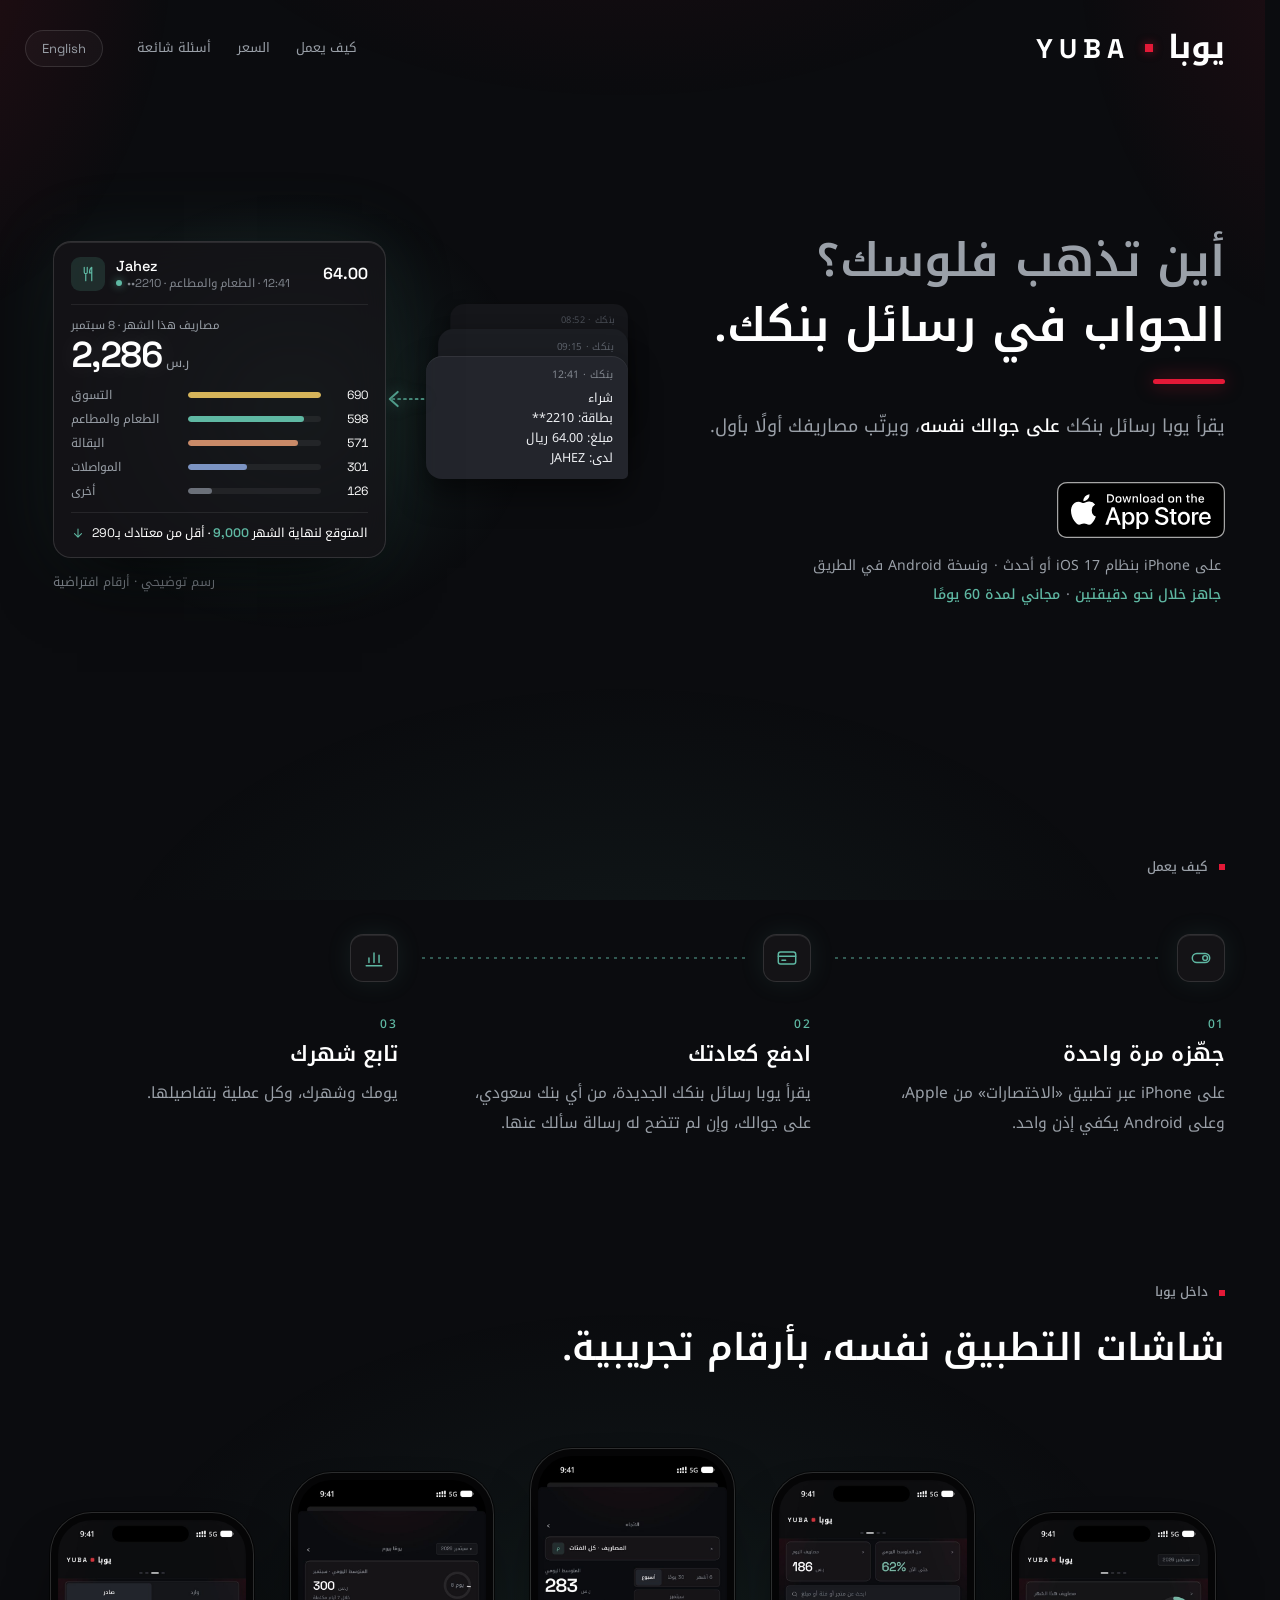
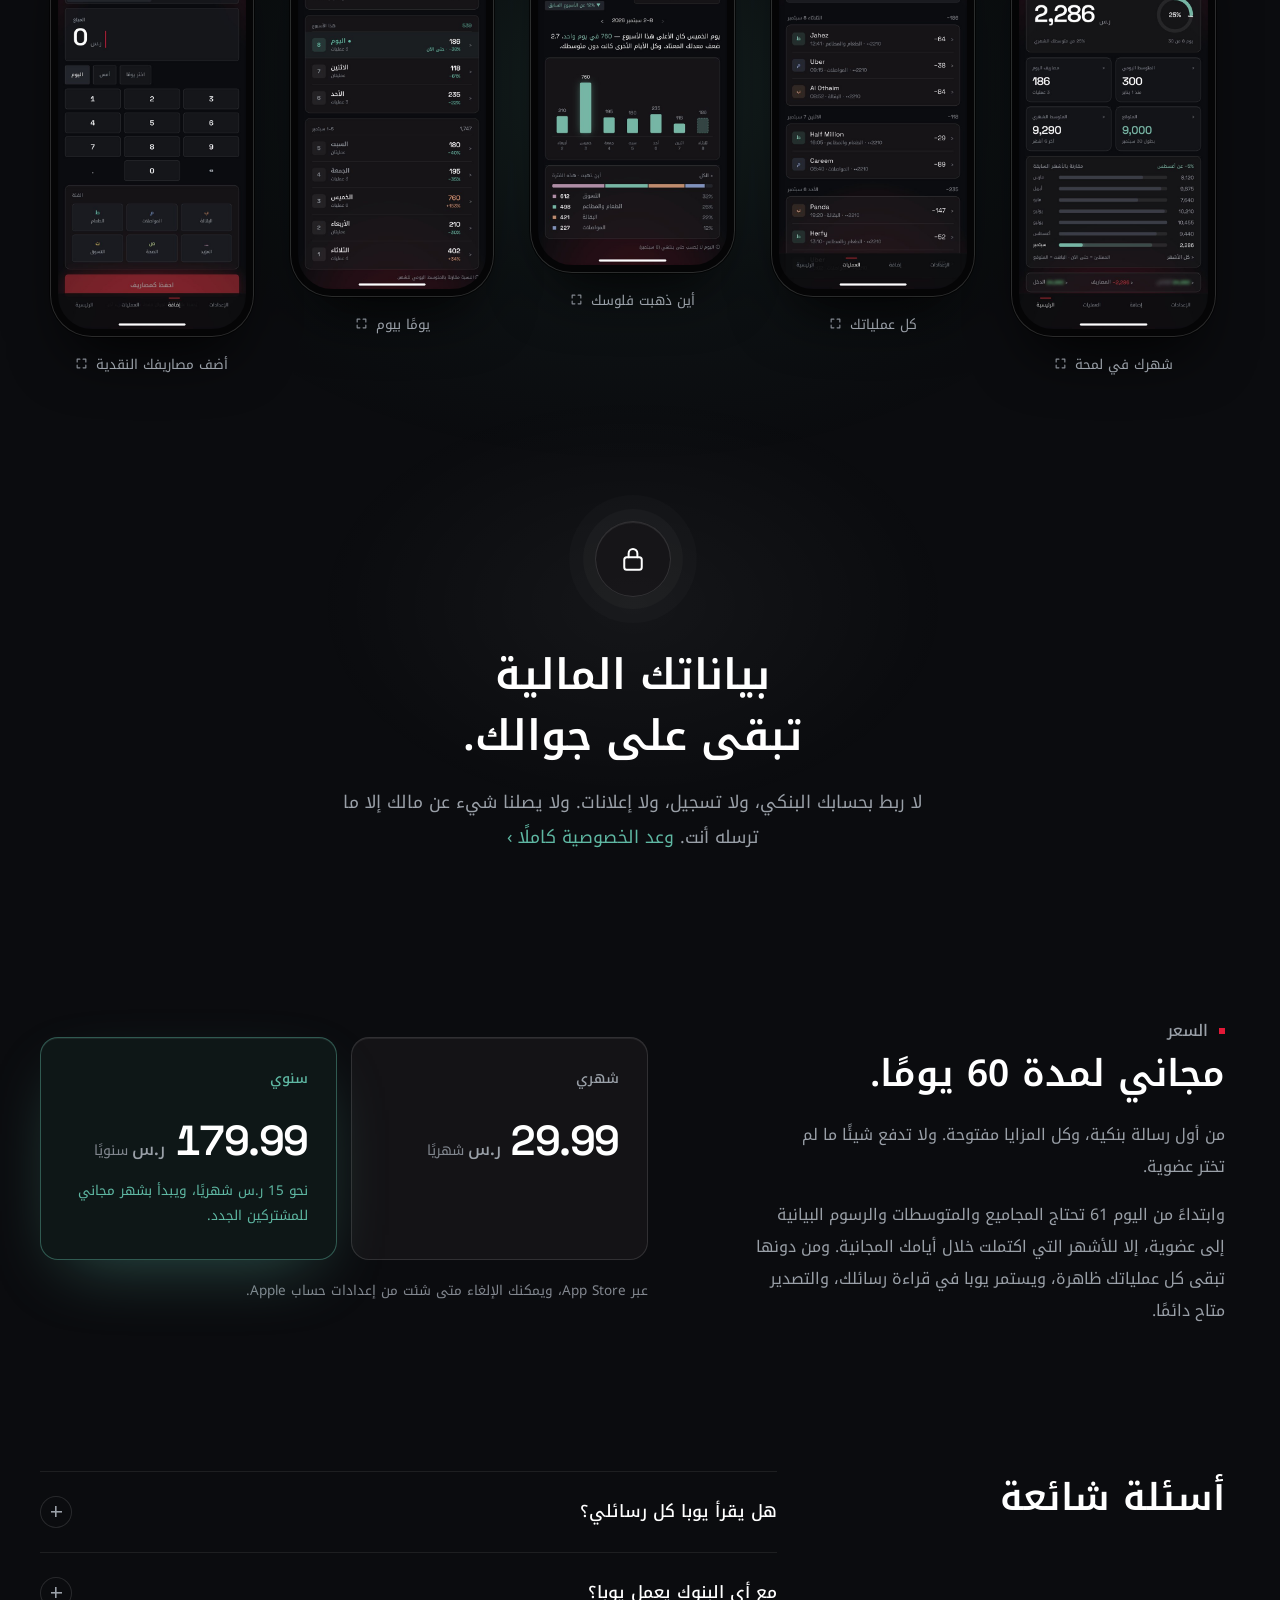
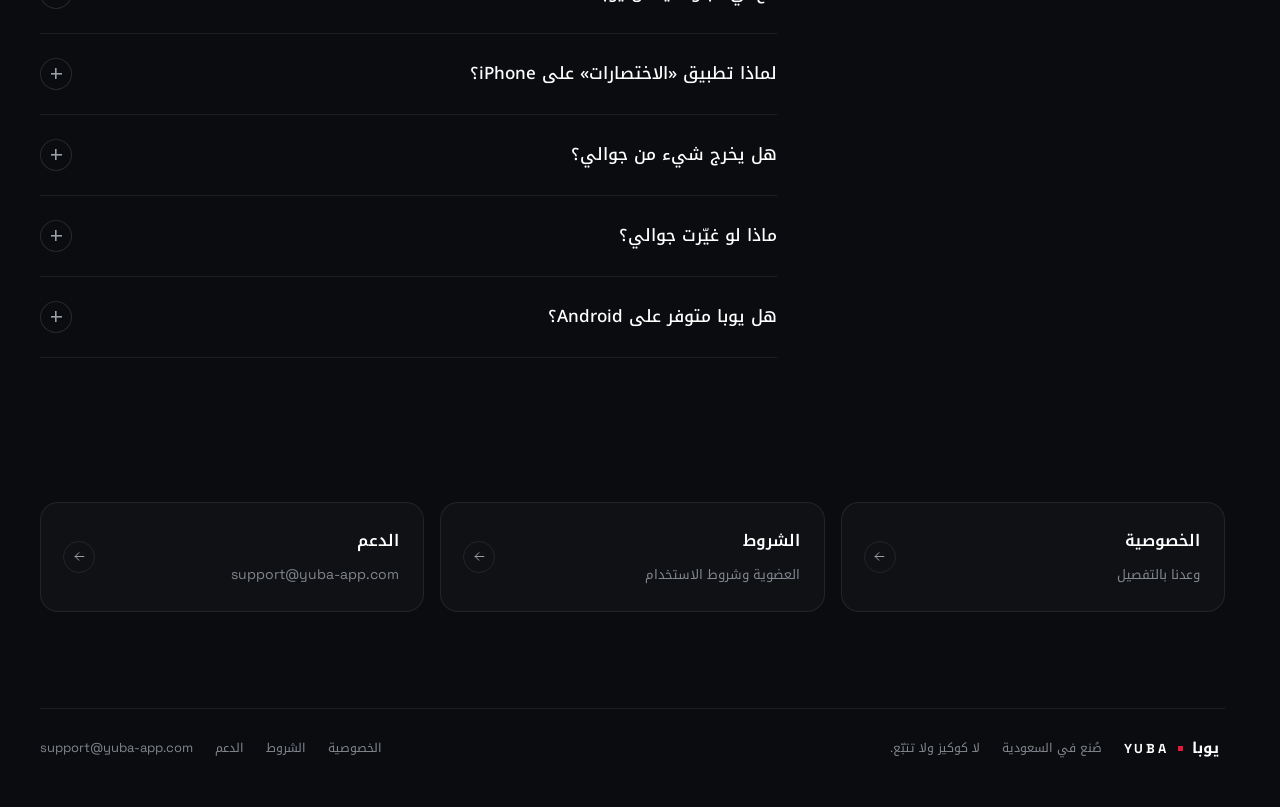
==== commit 720ee7bd: "App Store live: Apple's 'Download on the App Store' badge, linked, in place of 'Coming soon' (both l" ====
--- a/ar/index.html
+++ b/ar/index.html
@@ -107,7 +107,7 @@
       <i class="tick"></i>
       <p class="lede">Yuba reads the texts your bank already sends, <strong>right on your iPhone</strong>, and shows you where your money went.</p>
       <div class="get">
-        <span class="soon"><i></i>Coming soon to the App Store</span>
+        <a class="store" href="https://apps.apple.com/app/id6804229407"><img src="/badges/app-store-en-us.svg" width="150" height="50" alt="Download on the App Store"></a>
         <div class="get-note">
           <ul class="specs"><li>iPhone, iOS 17 or later</li><li>Android to follow</li></ul>
           <ul class="specs perks"><li>Ready in around 2 minutes</li><li>Free for 60 days</li></ul>
@@ -222,7 +222,7 @@
       <i class="tick"></i>
       <p class="lede">يقرأ يوبا رسائل بنكك <strong>على جوالك نفسه</strong>، ويرتّب مصاريفك أولًا بأول.</p>
       <div class="get">
-        <span class="soon"><i></i>قريبًا على App Store</span>
+        <a class="store" href="https://apps.apple.com/app/id6804229407"><img src="/badges/app-store-en-us.svg" width="150" height="50" alt="حمّل يوبا من App Store"></a>
         <div class="get-note">
           <ul class="specs"><li>على iPhone بنظام iOS 17 أو أحدث</li><li>ونسخة Android في الطريق</li></ul>
           <ul class="specs perks"><li>جاهز خلال نحو دقيقتين</li><li>مجاني لمدة 60 يومًا</li></ul>
--- a/site.css
+++ b/site.css
@@ -13,7 +13,8 @@
    Behaviour lives in /site.js; the language is chosen in each page's <head> before first paint. */
 
 /* Fonts live on this site (12 Oct 2026): no request leaves for Google, so the footer can say no trackers. */
-@font-face { font-family: 'Noto Kufi Arabic'; font-style: normal; font-weight: 300 700; font-display: swap; src: url(/fonts/noto-kufi-arabic-arabic.woff2) format('woff2'); unicode-range: U+0600-06FF, U+0750-077F, U+0870-0891, U+0897-08E1, U+08E3-08FF, U+200C-200E, U+2010-2011, U+204F, U+2E41, U+FB50-FDFF, U+FE70-FE74, U+FE76-FEFC, U+102E0-102FB, U+10E60-10E7E, U+10EC2-10EC7, U+10EC9-10EEE, U+10EF0-10EFF, U+1EE00-1EE03, U+1EE05-1EE1F, U+1EE21-1EE22, U+1EE24, U+1EE27, U+1EE29-1EE32, U+1EE34-1EE37, U+1EE39, U+1EE3B, U+1EE42, U+1EE47, U+1EE49, U+1EE4B, U+1EE4D-1EE4F, U+1EE51-1EE52, U+1EE54, U+1EE57, U+1EE59, U+1EE5B, U+1EE5D, U+1EE5F, U+1EE61-1EE62, U+1EE64, U+1EE67-1EE6A, U+1EE6C-1EE72, U+1EE74-1EE77, U+1EE79-1EE7C, U+1EE7E, U+1EE80-1EE89, U+1EE8B-1EE9B, U+1EEA1-1EEA3, U+1EEA5-1EEA9, U+1EEAB-1EEBB, U+1EEF0-1EEF1; }
+/* The Arabic face cut to the letters Arabic actually uses (the whole basic alphabet, its marks and punctuation): 28 KB instead of 124. */
+@font-face { font-family: 'Noto Kufi Arabic'; font-style: normal; font-weight: 300 700; font-display: swap; src: url(/fonts/noto-kufi-arabic-core.woff2) format('woff2'); unicode-range: U+AB, U+BB, U+60C, U+61B, U+61F, U+621-655, U+660-66C, U+670; }
 @font-face { font-family: 'Noto Kufi Arabic'; font-style: normal; font-weight: 300 700; font-display: swap; src: url(/fonts/noto-kufi-arabic-latin-ext.woff2) format('woff2'); unicode-range: U+0100-02BA, U+02BD-02C5, U+02C7-02CC, U+02CE-02D7, U+02DD-02FF, U+0304, U+0308, U+0329, U+1D00-1DBF, U+1E00-1E9F, U+1EF2-1EFF, U+2020, U+20A0-20AB, U+20AD-20C4, U+2113, U+2C60-2C7F, U+A720-A7FF; }
 @font-face { font-family: 'Noto Kufi Arabic'; font-style: normal; font-weight: 300 700; font-display: swap; src: url(/fonts/noto-kufi-arabic-latin.woff2) format('woff2'); unicode-range: U+0000-00FF, U+0131, U+0152-0153, U+02BB-02BC, U+02C6, U+02DA, U+02DC, U+0304, U+0308, U+0329, U+2000-206F, U+20AC, U+2122, U+2191, U+2193, U+2212, U+2215, U+FEFF, U+FFFD; }
 @font-face { font-family: 'Space Grotesk'; font-style: normal; font-weight: 300 700; font-display: swap; src: url(/fonts/space-grotesk-latin-ext.woff2) format('woff2'); unicode-range: U+0100-02BA, U+02BD-02C5, U+02C7-02CC, U+02CE-02D7, U+02DD-02FF, U+0304, U+0308, U+0329, U+1D00-1DBF, U+1E00-1E9F, U+1EF2-1EFF, U+2020, U+20A0-20AB, U+20AD-20C4, U+2113, U+2C60-2C7F, U+A720-A7FF; }
@@ -933,3 +934,9 @@
 @keyframes yb-grow { from { scale: 0 1; } }
 @keyframes yb-ping { 0% { box-shadow: 0 0 0 0 rgba(95, 184, 163, 0.45); } 70%, 100% { box-shadow: 0 0 0 12px rgba(95, 184, 163, 0); } }
 @keyframes yb-pulse { 0% { opacity: 0.9; scale: 0.6; } 70%, 100% { opacity: 0; scale: 1.6; } }
+
+/* The App Store badge (Apple's own artwork, self-hosted), in place of the coming-soon status once Yuba is live. */
+.store { display: inline-block; line-height: 0; border-radius: 9px; }
+.store img { display: block; width: 150px; height: auto; }
+.store:focus-visible { outline: 2px solid var(--teal); outline-offset: 4px; }
+@media (min-width: 980px) { .store img { width: 168px; } }
